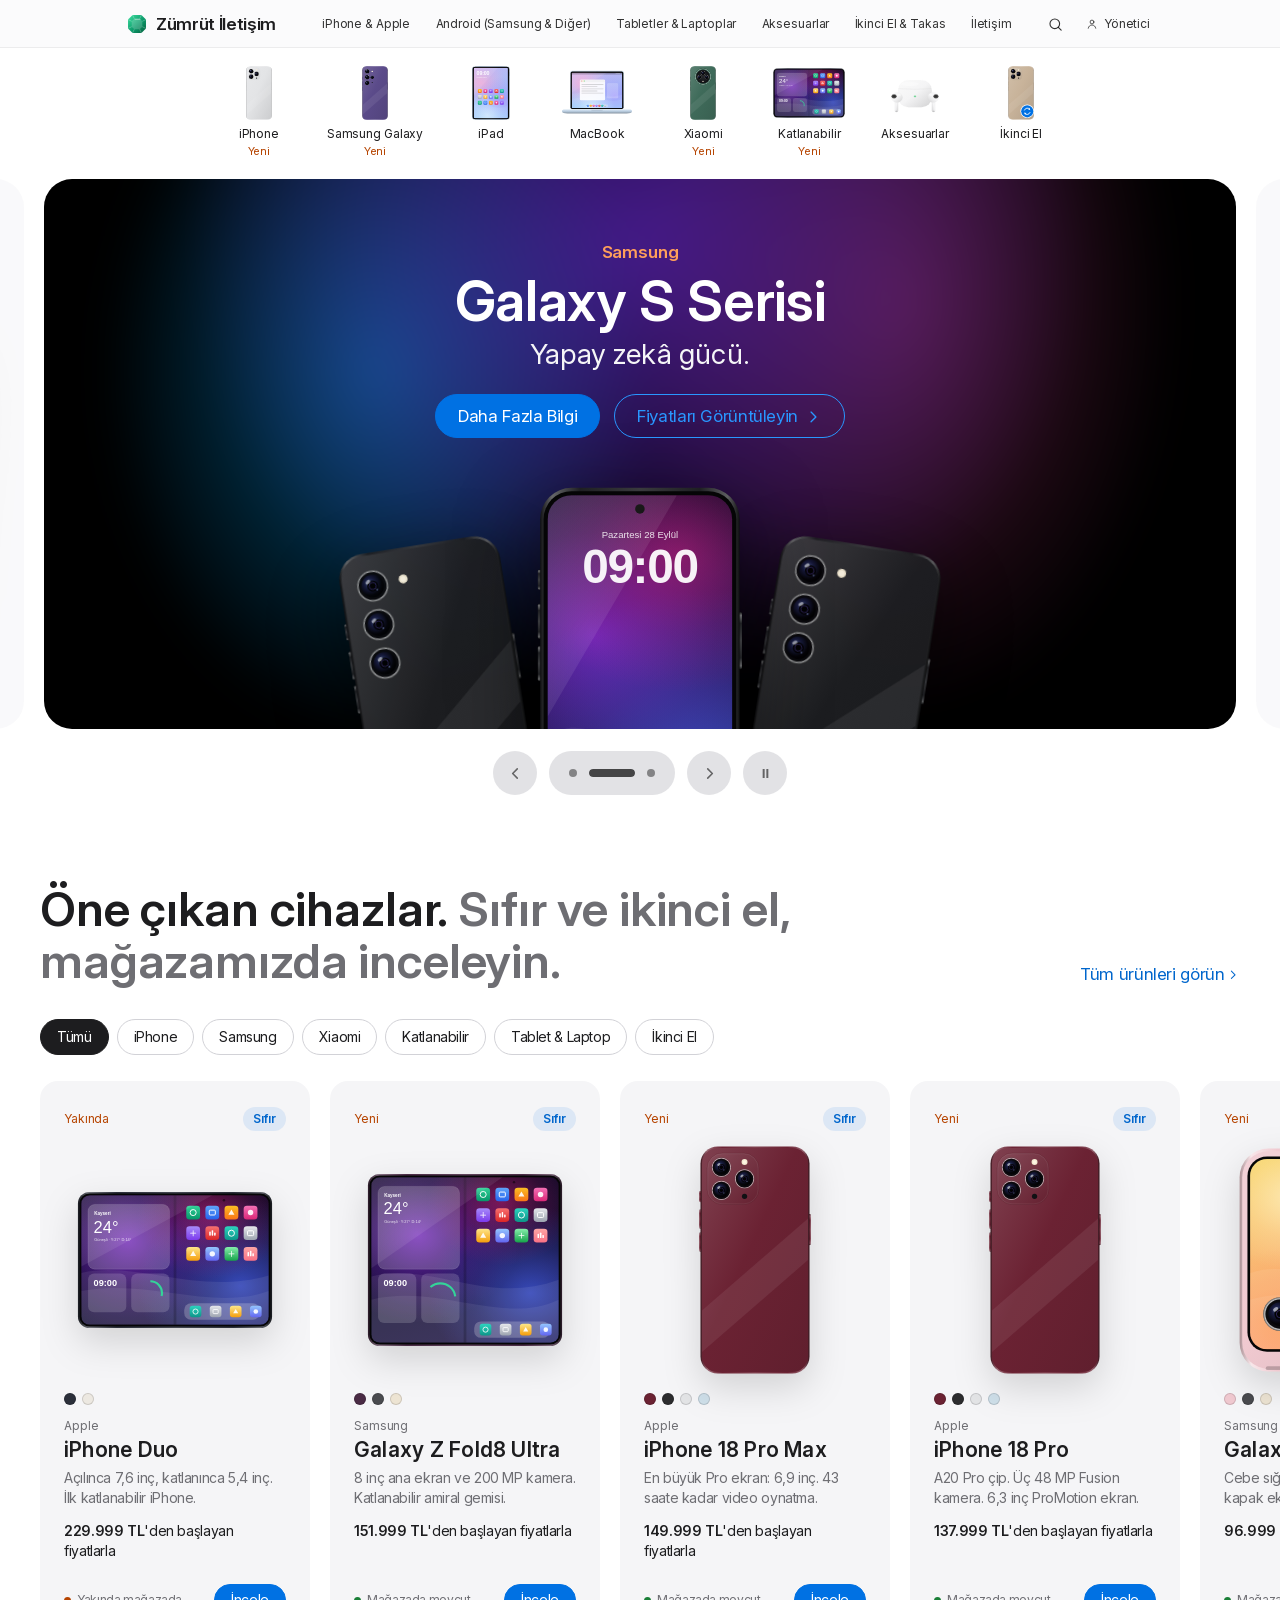
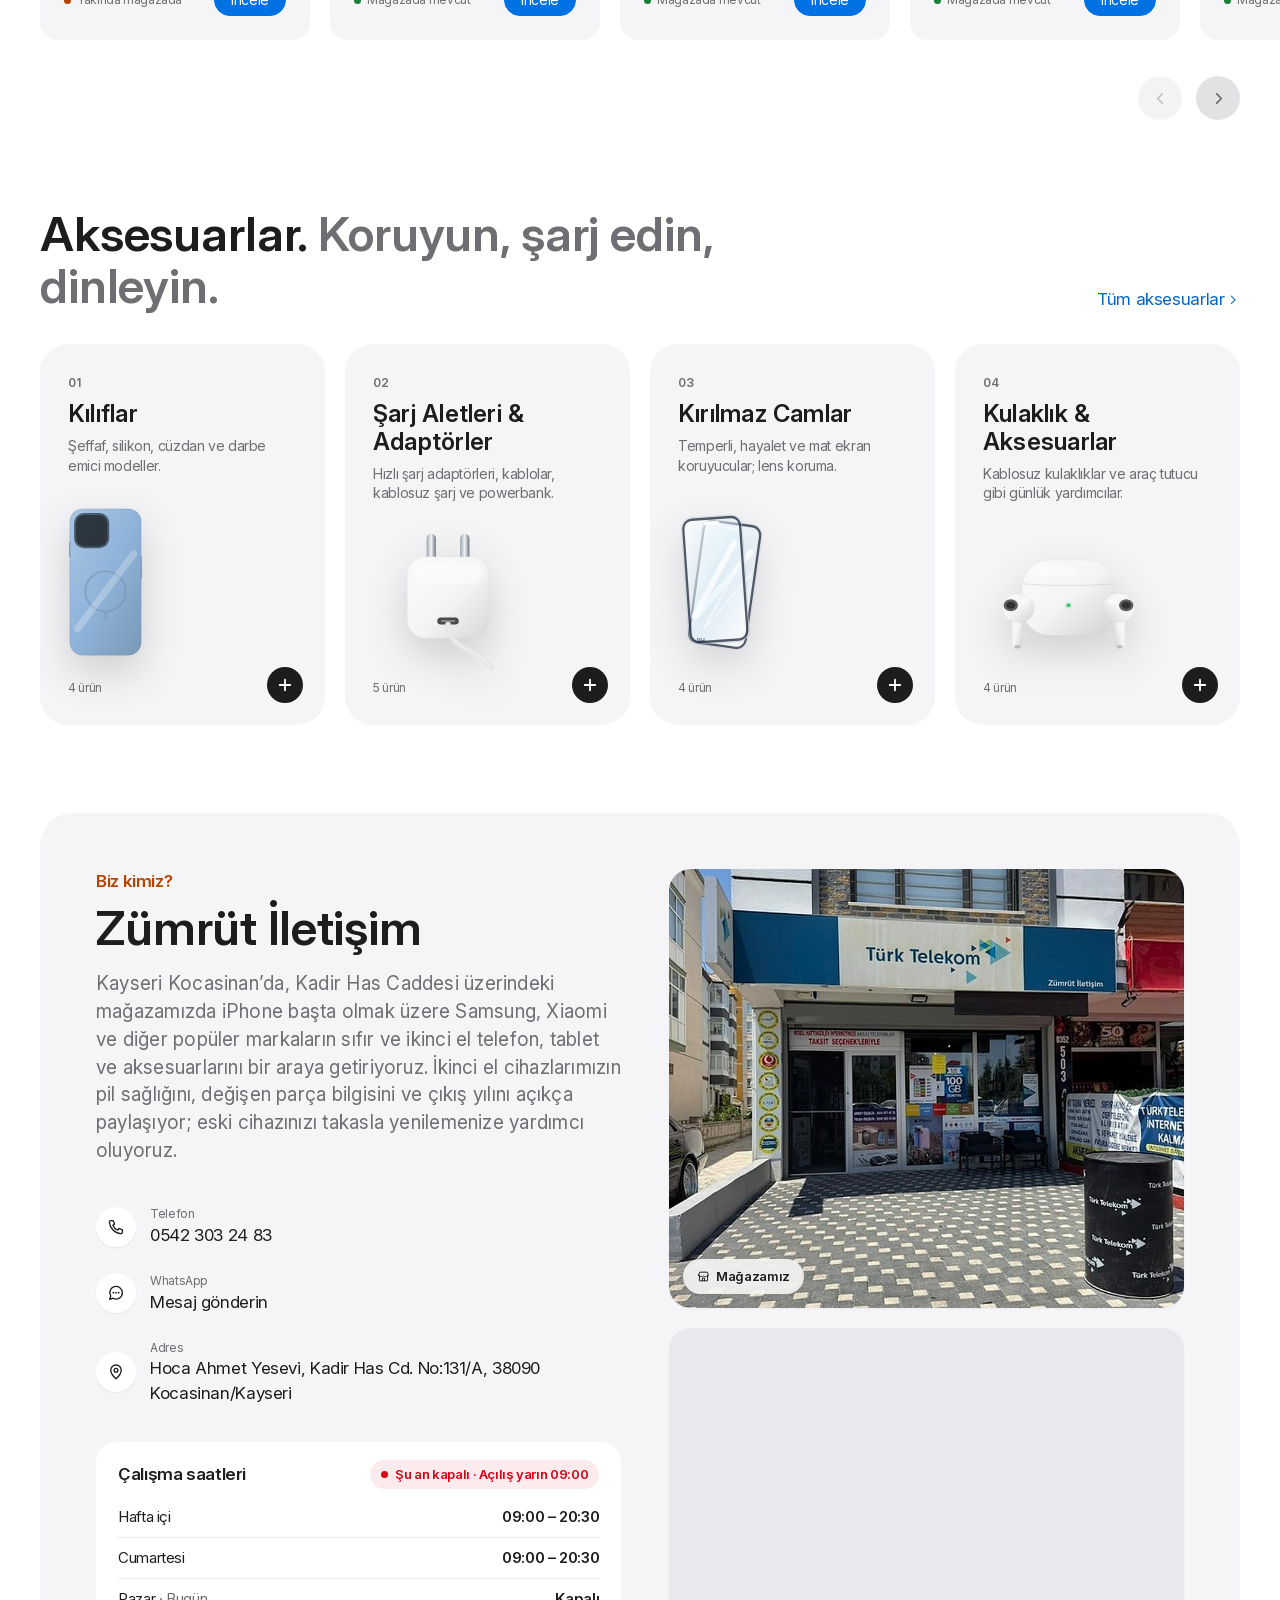
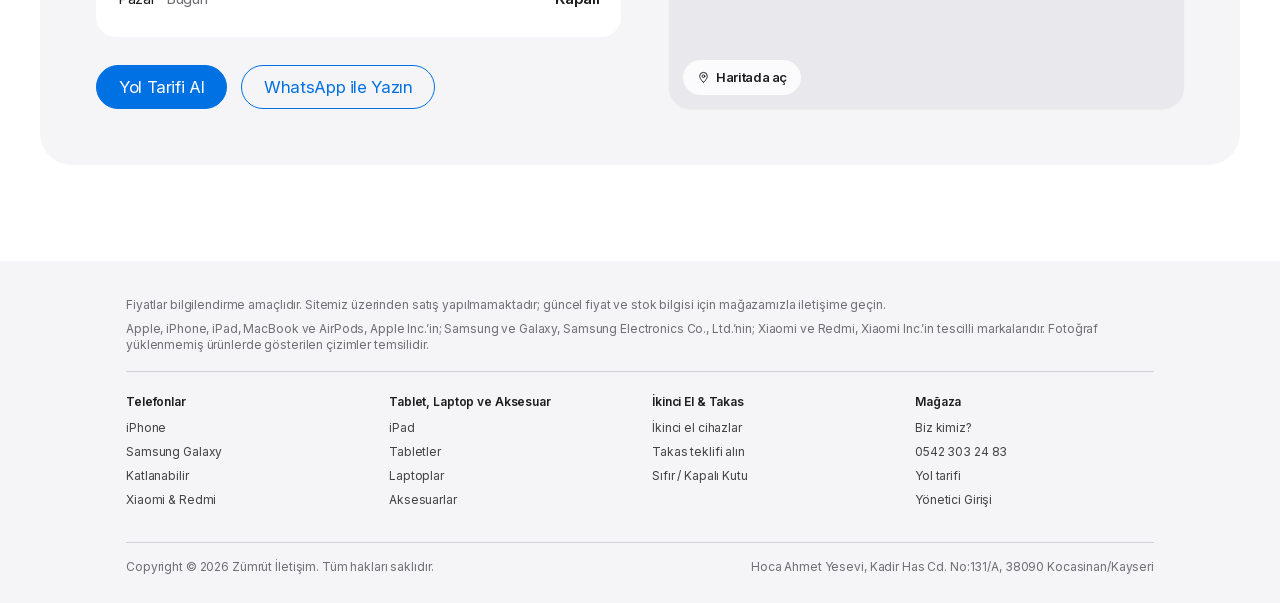
==== index.html @ be7fe67a "Add files via upload" ====
<!doctype html>
<html lang="tr" class="no-js">
<head>
  <meta charset="utf-8">
  <meta name="viewport" content="width=device-width, initial-scale=1, viewport-fit=cover">
  <title>Zümrüt İletişim · iPhone, Samsung, Xiaomi, Tablet ve Aksesuar · Kayseri</title>
  <meta name="description" content="Zümrüt İletişim, Kayseri Kocasinan'da sıfır ve ikinci el iPhone, Samsung Galaxy, Xiaomi telefonlar, tabletler, laptoplar ve aksesuarlar. Pil sağlığı ve değişen parça bilgisi açık ikinci el cihazlar, takas imkânı.">
  <meta name="theme-color" content="#ffffff">
  <link rel="icon" href="favicon.svg" type="image/svg+xml">
  <link rel="apple-touch-icon" href="assets/img/apple-touch-icon.png">
  <meta property="og:type" content="website">
  <meta property="og:locale" content="tr_TR">
  <meta property="og:site_name" content="Zümrüt İletişim">
  <meta property="og:title" content="Zümrüt İletişim · Telefon, Tablet ve Aksesuar · Kayseri">
  <meta property="og:description" content="Sıfır ve ikinci el iPhone, Samsung, Xiaomi; tabletler, laptoplar ve aksesuarlar. Kadir Has Cd. No:131/A, Kocasinan/Kayseri.">
  <meta property="og:image" content="assets/img/og-kapak.jpg">
  <meta name="twitter:card" content="summary_large_image">
  <link rel="preload" href="assets/fonts/InterVariable-latin.woff" as="font" type="font/woff" crossorigin>
  <link rel="stylesheet" href="assets/css/site.css">
  <script defer src="assets/js/cizim.js"></script>
  <script defer src="assets/js/ortak.js"></script>
  <script defer src="assets/js/anasayfa.js"></script>
</head>
<body class="zi-anasayfa">
  <a class="zi-atla" href="#icerik">İçeriğe geç</a>

  <header id="zi-nav" class="zi-nav">
    <div class="zi-nav__ic"><a class="zi-marka" href="index.html"><span>Zümrüt İletişim</span></a></div>
  </header>

  <main id="icerik">
    <!-- Ürün kategorileri (alt menü) -->
    <nav class="zi-altnav" aria-label="Ürün kategorileri">
      <div class="zi-altnav__ray" id="altnav"></div>
    </nav>

    <!-- Lansman vitrini -->
    <section class="zi-vitrin" id="vitrin" aria-roledescription="carousel" aria-label="Öne çıkan lansmanlar">
      <div class="zi-vitrin__pencere"><div class="zi-vitrin__ray"><div class="zi-slayt zi-slayt--acik aktif zi-iskelet" style="margin:0 auto"></div></div></div>
    </section>

    <!-- Öne çıkan cihazlar -->
    <section class="zi-bolum" id="one-cikanlar" aria-labelledby="one-cikanlar-baslik">
      <div class="zi-kap">
        <div class="zi-bolum__ust">
          <h2 class="zi-baslik zi-belir" id="one-cikanlar-baslik">Öne çıkan cihazlar. <span class="gri">Sıfır ve ikinci el, mağazamızda inceleyin.</span></h2>
          <a class="zi-link-ok zi-belir" href="urunler.html?k=tumu">Tüm ürünleri görün <svg class="zi-ikon" viewBox="0 0 24 24" aria-hidden="true"><path d="m9.5 5.5 6.5 6.5-6.5 6.5"/></svg></a>
        </div>
        <div class="zi-ciplar zi-belir" id="one-cikan-filtre" role="group" aria-label="Kategoriye göre filtrele"></div>
      </div>
      <div class="zi-raf" style="margin-top:26px">
        <div class="zi-raf__ray" id="one-cikan-ray" tabindex="0" aria-label="Öne çıkan cihazlar listesi"></div>
        <div class="zi-kap zi-raf__oklar">
          <button class="zi-daire-btn" type="button" data-raf-ok="-1" aria-label="Önceki ürünler"><svg class="zi-ikon" viewBox="0 0 24 24" aria-hidden="true"><path d="m14.5 5.5-6.5 6.5 6.5 6.5"/></svg></button>
          <button class="zi-daire-btn" type="button" data-raf-ok="1" aria-label="Sonraki ürünler"><svg class="zi-ikon" viewBox="0 0 24 24" aria-hidden="true"><path d="m9.5 5.5 6.5 6.5-6.5 6.5"/></svg></button>
        </div>
      </div>
    </section>

    <!-- Aksesuarlar (akordeon) -->
    <section class="zi-bolum" id="aksesuarlar" aria-labelledby="aksesuar-baslik">
      <div class="zi-kap">
        <div class="zi-bolum__ust">
          <h2 class="zi-baslik zi-belir" id="aksesuar-baslik">Aksesuarlar. <span class="gri">Koruyun, şarj edin, dinleyin.</span></h2>
          <a class="zi-link-ok zi-belir" href="urunler.html?k=aksesuar">Tüm aksesuarlar <svg class="zi-ikon" viewBox="0 0 24 24" aria-hidden="true"><path d="m9.5 5.5 6.5 6.5-6.5 6.5"/></svg></a>
        </div>
        <div class="zi-bento-izgara" id="aksesuar-kartlar"></div>
        <div class="zi-akordeon" id="aksesuar-panel" aria-live="polite">
          <div class="zi-akordeon__ic"><div class="zi-akordeon__panel" id="aksesuar-panel-ic" role="region" aria-label="Aksesuar ürünleri"></div></div>
        </div>
      </div>
    </section>

    <!-- Biz kimiz, dükkan ve harita -->
    <section class="zi-bolum" id="iletisim" aria-labelledby="hakkimizda-baslik">
      <div class="zi-kap">
        <div class="zi-hakkimizda zi-belir">
          <div>
            <p class="zi-hakkimizda__etiket">Biz kimiz?</p>
            <h2 id="hakkimizda-baslik" data-magaza="ad">Zümrüt İletişim</h2>
            <p class="zi-hakkimizda__tanitim" data-magaza="tanitim">Kayseri Kocasinan’da, Kadir Has Caddesi üzerindeki mağazamızda iPhone başta olmak üzere Samsung, Xiaomi ve diğer popüler markaların sıfır ve ikinci el telefon, tablet ve aksesuarlarını bir araya getiriyoruz.</p>

            <div class="zi-iletisim-liste" id="iletisim-liste">
              <a href="tel:+905423032483"><span class="zi-ikon-daire"><svg class="zi-ikon" viewBox="0 0 24 24" aria-hidden="true"><path d="M5.2 3.5h3.1l1.8 4.6-2.3 1.6a11.6 11.6 0 0 0 6.5 6.5l1.6-2.3 4.6 1.8v3.1a2 2 0 0 1-2.1 2A16.5 16.5 0 0 1 3.2 5.6a2 2 0 0 1 2-2.1z"/></svg></span><span><small>Telefon</small>0542 303 24 83</span></a>
              <div><span class="zi-ikon-daire"><svg class="zi-ikon" viewBox="0 0 24 24" aria-hidden="true"><path d="M12 21s-7-6.1-7-11.4a7 7 0 0 1 14 0C19 14.9 12 21 12 21z"/><circle cx="12" cy="9.6" r="2.5"/></svg></span><span><small>Adres</small>Hoca Ahmet Yesevi, Kadir Has Cd. No:131/A, 38090 Kocasinan/Kayseri</span></div>
            </div>

            <div class="zi-saatler" id="saatler">
              <div class="zi-saatler__ust"><h3>Çalışma saatleri</h3><span class="zi-acik-durum" id="acik-durum" hidden></span></div>
              <div id="saat-satirlari">
                <div class="zi-saat-satir"><span>Hafta içi</span><span>09:00 – 20:30</span></div>
                <div class="zi-saat-satir"><span>Cumartesi</span><span>09:00 – 20:30</span></div>
                <div class="zi-saat-satir"><span>Pazar</span><span>Kapalı</span></div>
              </div>
            </div>

            <div class="zi-btn-grup" id="iletisim-butonlar">
              <a class="zi-btn zi-btn--dolu" id="yol-tarifi" href="https://www.google.com/maps/dir/?api=1&amp;destination=38.7583204,35.4926544" target="_blank" rel="noopener">Yol Tarifi Al</a>
              <a class="zi-btn zi-btn--cizgi" id="wa-buton" href="https://wa.me/905423032483" target="_blank" rel="noopener">WhatsApp ile Yazın</a>
            </div>
          </div>

          <div class="zi-medya">
            <figure class="zi-medya__kutu" style="margin:0">
              <img id="magaza-gorsel" src="assets/img/magaza.jpg" alt="Zümrüt İletişim mağazasının Kadir Has Caddesi'ndeki dış cephesi" loading="lazy" decoding="async">
              <figcaption class="zi-medya__etiket"><svg class="zi-ikon" viewBox="0 0 24 24" aria-hidden="true"><path d="M4.5 10v10h15V10"/><path d="M3 9.6 5 4h14l2 5.6a2.6 2.6 0 0 1-4.6 1.6 2.6 2.6 0 0 1-4.4 0 2.6 2.6 0 0 1-4.4 0A2.6 2.6 0 0 1 3 9.6z"/><path d="M10 20v-5h4v5"/></svg> Mağazamız</figcaption>
            </figure>
            <div class="zi-medya__kutu" id="harita-kutu">
              <div class="zi-harita-yer" id="harita-yer"><svg class="zi-ikon" viewBox="0 0 24 24" aria-hidden="true"><path d="M12 21s-7-6.1-7-11.4a7 7 0 0 1 14 0C19 14.9 12 21 12 21z"/><circle cx="12" cy="9.6" r="2.5" fill="#fff"/></svg><b>Kadir Has Cd. No:131/A</b><span>Kocasinan / Kayseri</span></div>
              <a class="zi-medya__etiket" id="harita-link" href="https://www.google.com/maps/search/?api=1&amp;query=38.7583204,35.4926544" target="_blank" rel="noopener"><svg class="zi-ikon" viewBox="0 0 24 24" aria-hidden="true"><path d="M12 21s-7-6.1-7-11.4a7 7 0 0 1 14 0C19 14.9 12 21 12 21z"/><circle cx="12" cy="9.6" r="2.5"/></svg> Haritada aç</a>
            </div>
          </div>
        </div>
      </div>
    </section>
  </main>

  <footer id="zi-alt" class="zi-alt"></footer>
  <noscript><p style="text-align:center;padding:20px">Bu site en iyi JavaScript açıkken görüntülenir. Bize 0542 303 24 83 numarasından ulaşabilirsiniz.</p></noscript>
</body>
</html>
---- assets/css/site.css ----
/* =========================================================================
   Zümrüt İletişim — Genel site stilleri (Apple tasarım dili)
   ========================================================================= */

@font-face {
  font-family: "Inter";
  src: url("../fonts/InterVariable-latin.woff") format("woff");
  font-weight: 100 900;
  font-style: normal;
  font-display: swap;
}

:root {
  --zi-beyaz: #ffffff;
  --zi-gri: #f5f5f7;
  --zi-gri-2: #e8e8ed;
  --zi-gri-3: #d2d2d7;
  --zi-siyah: #000000;
  --zi-metin: #1d1d1f;
  --zi-metin-2: #6e6e73;
  --zi-metin-3: #86868b;
  --zi-mavi: #0071e3;
  --zi-mavi-hover: #0077ed;
  --zi-link: #0066cc;
  --zi-link-koyu: #2997ff;
  --zi-turuncu: #b64400;
  --zi-yesil: #1a7f37;
  --zi-kirmizi: #d70015;
  --zi-font: "SF Pro Display", "SF Pro Text", -apple-system, BlinkMacSystemFont, "Inter", "Helvetica Neue", Helvetica, Arial, sans-serif;
  --zi-font-metin: "SF Pro Text", "SF Pro Display", -apple-system, BlinkMacSystemFont, "Inter", "Helvetica Neue", Helvetica, Arial, sans-serif;
  --zi-ease: cubic-bezier(0.28, 0.11, 0.32, 1);
  --zi-ease-2: cubic-bezier(0.4, 0, 0.6, 1);
  --zi-nav-h: 48px;
  --zi-kap: 1200px;
  --zi-kenar: 22px;
  --zi-r-xl: 28px;
  --zi-r-l: 18px;
  --zi-r-m: 12px;
}

/* ---------- Temel ---------- */
*, *::before, *::after { box-sizing: border-box; }
html { -webkit-text-size-adjust: 100%; text-size-adjust: 100%; scroll-behavior: smooth; scroll-padding-top: calc(var(--zi-nav-h) + 16px); }
body {
  margin: 0;
  background: var(--zi-beyaz);
  color: var(--zi-metin);
  font-family: var(--zi-font-metin);
  font-size: 17px;
  line-height: 1.47059;
  letter-spacing: -0.022em;
  -webkit-font-smoothing: antialiased;
  -moz-osx-font-smoothing: grayscale;
  font-optical-sizing: auto;
  overflow-x: hidden;
}
img, svg { display: block; max-width: 100%; }
a { color: var(--zi-link); text-decoration: none; }
a:hover { text-decoration: underline; }
button { font: inherit; color: inherit; background: none; border: 0; padding: 0; cursor: pointer; letter-spacing: inherit; }
input, select, textarea { font: inherit; letter-spacing: inherit; color: inherit; }
h1, h2, h3, h4, p { margin: 0; }
h1, h2, h3 { font-family: var(--zi-font); }
ul { margin: 0; padding: 0; list-style: none; }
:focus-visible { outline: 2px solid var(--zi-mavi); outline-offset: 3px; border-radius: 6px; }
::selection { background: rgba(0, 113, 227, 0.18); }

.zi-gizli { position: absolute !important; width: 1px; height: 1px; padding: 0; margin: -1px; overflow: hidden; clip: rect(0 0 0 0); white-space: nowrap; border: 0; }
.zi-atla { position: absolute; left: 12px; top: 10px; z-index: 1000; background: var(--zi-metin); color: #fff; padding: 10px 16px; border-radius: 980px; font-size: 14px; transform: translateY(-160%); opacity: 0; pointer-events: none; transition: transform .2s, opacity .2s; }
.zi-atla:focus { transform: none; opacity: 1; pointer-events: auto; text-decoration: none; }

.zi-kap { width: 100%; max-width: calc(var(--zi-kap) + var(--zi-kenar) * 2); margin: 0 auto; padding: 0 var(--zi-kenar); }
.zi-kap--dar { max-width: calc(980px + var(--zi-kenar) * 2); }

/* ---------- İkon ---------- */
.zi-ikon { width: 1em; height: 1em; flex: none; stroke: currentColor; fill: none; stroke-width: 1.8; stroke-linecap: round; stroke-linejoin: round; display: inline-block; vertical-align: middle; }

/* ---------- Butonlar (hap / pill) ---------- */
.zi-btn {
  display: inline-flex; align-items: center; justify-content: center; gap: 6px;
  min-height: 44px; padding: 0 22px;
  border-radius: 980px; border: 1px solid transparent;
  font-family: var(--zi-font-metin); font-size: 17px; font-weight: 400; line-height: 1; letter-spacing: -0.022em;
  white-space: nowrap; cursor: pointer; text-decoration: none;
  transition: background-color .25s var(--zi-ease), color .25s var(--zi-ease), border-color .25s var(--zi-ease), transform .2s var(--zi-ease), box-shadow .25s;
}
.zi-btn:hover { text-decoration: none; }
.zi-btn:active { transform: scale(0.97); }
.zi-btn--dolu { background: var(--zi-mavi); border-color: var(--zi-mavi); color: #fff; }
.zi-btn--dolu:hover { background: var(--zi-mavi-hover); border-color: var(--zi-mavi-hover); }
.zi-btn--cizgi { background: transparent; border-color: var(--zi-mavi); color: var(--zi-mavi); }
.zi-btn--cizgi:hover { background: var(--zi-mavi); color: #fff; }
.zi-koyu .zi-btn--cizgi { border-color: var(--zi-link-koyu); color: var(--zi-link-koyu); }
.zi-koyu .zi-btn--cizgi:hover { background: var(--zi-mavi); border-color: var(--zi-mavi); color: #fff; }
.zi-btn--gri { background: var(--zi-gri); color: var(--zi-metin); }
.zi-btn--gri:hover { background: var(--zi-gri-2); }
.zi-btn--kucuk { min-height: 32px; padding: 0 16px; font-size: 14px; }
.zi-btn--buyuk { min-height: 52px; padding: 0 28px; font-size: 17px; }
.zi-btn .zi-ikon { font-size: 1.05em; }
.zi-btn-grup { display: flex; flex-wrap: wrap; gap: 14px; align-items: center; }
.zi-btn-grup--orta { justify-content: center; }

.zi-link-ok { display: inline-flex; align-items: center; gap: 2px; color: var(--zi-link); font-size: 17px; }
.zi-link-ok .zi-ikon { font-size: .8em; transition: transform .25s var(--zi-ease); }
.zi-link-ok:hover .zi-ikon { transform: translateX(3px); }
.zi-koyu .zi-link-ok { color: var(--zi-link-koyu); }

/* ---------- Rozetler ---------- */
.zi-yeni { color: var(--zi-turuncu); font-size: 12px; line-height: 1.33; font-weight: 400; letter-spacing: -0.01em; }
.zi-rozet { display: inline-flex; align-items: center; gap: 5px; height: 24px; padding: 0 10px; border-radius: 980px; font-size: 12px; font-weight: 600; letter-spacing: 0; white-space: nowrap; }
.zi-rozet--sifir { background: rgba(0, 113, 227, 0.1); color: var(--zi-link); }
.zi-rozet--ikinciel { background: rgba(182, 68, 0, 0.1); color: var(--zi-turuncu); }
.zi-rozet--yeni { background: var(--zi-turuncu); color: #fff; }
.zi-rozet--yakinda { background: var(--zi-metin); color: #fff; }
.zi-rozet--firsat { background: #ffe8d6; color: var(--zi-turuncu); }
.zi-rozet--notr { background: var(--zi-gri); color: var(--zi-metin-2); }
.zi-rozet--tukendi { background: var(--zi-gri); color: var(--zi-metin-2); }

/* ---------- Başlıklar ---------- */
.zi-bolum { padding: 88px 0 0; }
.zi-bolum:last-of-type { padding-bottom: 96px; }
.zi-bolum__ust { display: flex; align-items: flex-end; justify-content: space-between; gap: 24px; margin-bottom: 32px; flex-wrap: wrap; }
.zi-baslik {
  font-family: var(--zi-font); font-size: clamp(30px, 4.4vw, 48px); line-height: 1.08349; font-weight: 600; letter-spacing: -0.003em;
  max-width: 820px;
}
.zi-baslik .gri { color: var(--zi-metin-2); }
.zi-alt-baslik { font-size: 21px; line-height: 1.38; color: var(--zi-metin-2); letter-spacing: .011em; }

/* =========================================================================
   ÜST MENÜ (buzlu cam)
   ========================================================================= */
.zi-nav {
  position: sticky; top: 0; z-index: 400;
  height: var(--zi-nav-h);
  background: rgba(250, 250, 252, 0.8);
  -webkit-backdrop-filter: saturate(180%) blur(20px);
  backdrop-filter: saturate(180%) blur(20px);
  transition: background-color .3s var(--zi-ease-2);
}
.zi-nav.zi-nav--acik { background: #fff; }
.zi-nav::after { content: ""; position: absolute; left: 0; right: 0; bottom: 0; height: 1px; background: rgba(0, 0, 0, 0.06); opacity: 1; transition: opacity .3s; }
.zi-nav.zi-nav--acik::after { opacity: 0; }
.zi-nav__ic { max-width: 1072px; height: 100%; margin: 0 auto; padding: 0 22px; display: flex; align-items: center; gap: 10px; }
.zi-marka { display: inline-flex; align-items: center; gap: 8px; color: var(--zi-metin); font-family: var(--zi-font); font-size: 17px; font-weight: 600; letter-spacing: -0.02em; white-space: nowrap; height: 100%; }
.zi-marka:hover { text-decoration: none; color: #000; }
.zi-marka__tas { width: 22px; height: 22px; flex: none; }
.zi-menu { flex: 1; display: flex; align-items: center; justify-content: space-between; margin: 0 6px 0 28px; height: 100%; }
.zi-menu__oge { height: 100%; }
.zi-menu__dugme {
  display: flex; align-items: center; height: 100%; padding: 0 8px;
  font-size: 12px; line-height: 1; letter-spacing: -0.01em; color: rgba(0, 0, 0, 0.8); white-space: nowrap;
  transition: color .25s var(--zi-ease-2);
}
.zi-menu__dugme:hover, .zi-menu__dugme[aria-expanded="true"] { color: #000; text-decoration: none; }
.zi-nav__sag { display: flex; align-items: center; height: 100%; margin-left: auto; }
.zi-nav__ikon {
  width: 40px; height: 100%; display: inline-flex; align-items: center; justify-content: center;
  color: rgba(0, 0, 0, 0.8); font-size: 17px; transition: color .25s;
}
.zi-nav__ikon:hover { color: #000; text-decoration: none; }
.zi-nav__ikon .zi-ikon { stroke-width: 1.6; }
.zi-nav__yonetici { width: auto; gap: 6px; padding: 0 4px 0 10px; font-size: 12px; }
.zi-nav__yonetici span { letter-spacing: -0.01em; }
.zi-hamburger { display: none; width: 40px; height: 100%; position: relative; }
.zi-hamburger span { position: absolute; left: 12px; width: 17px; height: 1.3px; background: var(--zi-metin); border-radius: 1px; transition: transform .35s var(--zi-ease), top .35s var(--zi-ease); }
.zi-hamburger span:nth-child(1) { top: 20px; }
.zi-hamburger span:nth-child(2) { top: 27px; }
.zi-hamburger[aria-expanded="true"] span:nth-child(1) { top: 23.5px; transform: rotate(45deg); }
.zi-hamburger[aria-expanded="true"] span:nth-child(2) { top: 23.5px; transform: rotate(-45deg); }

/* ---------- Mega menü ---------- */
.zi-mega {
  position: fixed; top: var(--zi-nav-h); left: 0; right: 0; z-index: 390;
  height: 0; overflow: hidden;
  background: #fff;
  transition: height .38s var(--zi-ease-2);
  box-shadow: 0 30px 40px -30px rgba(0, 0, 0, 0.18);
}
.zi-mega[hidden] { display: block; }
.zi-mega__ic { max-width: 1072px; margin: 0 auto; padding: 36px 22px 56px; }
.zi-mega__bolum { display: none; }
.zi-mega__bolum.aktif { display: block; }
.zi-mega__bolum.aktif .zi-mega__kademe { animation: ziMegaGiris .42s var(--zi-ease) both; animation-delay: calc(var(--i, 0) * 28ms + 60ms); }
@keyframes ziMegaGiris { from { opacity: 0; transform: translateY(-6px); } to { opacity: 1; transform: none; } }

.zi-mega__izgara { display: grid; grid-template-columns: repeat(var(--kolon, 3), minmax(0, 1fr)); gap: 32px 44px; }
.zi-mega__kolon-baslik { font-size: 12px; color: var(--zi-metin-2); margin-bottom: 14px; letter-spacing: -0.01em; }
.zi-mega__buyuk-link { display: block; font-family: var(--zi-font); font-size: 24px; line-height: 1.16; font-weight: 600; letter-spacing: .009em; color: var(--zi-metin); padding: 4px 0; }
.zi-mega__buyuk-link:hover { color: var(--zi-link); text-decoration: none; }
.zi-mega__link { display: flex; align-items: center; gap: 10px; font-size: 13px; line-height: 1.3; color: #333336; font-weight: 600; letter-spacing: -0.01em; padding: 6px 0; }
.zi-mega__link:hover { color: var(--zi-link); text-decoration: none; }
.zi-mega__link small { display: block; font-weight: 400; color: var(--zi-metin-2); font-size: 12px; margin-top: 2px; }
.zi-mega__kucuk-gorsel { width: 36px; height: 36px; flex: none; display: flex; align-items: center; justify-content: center; }
.zi-mega__kucuk-gorsel img { max-width: 100%; max-height: 100%; object-fit: contain; }
.zi-mega__tumu { display: inline-flex; align-items: center; gap: 4px; margin-top: 14px; font-size: 13px; color: var(--zi-link); }

/* iPhone paneli */
.zi-mega-iphone { display: grid; grid-template-columns: 1fr 230px; gap: 40px; }
.zi-segment { display: inline-flex; padding: 3px; background: var(--zi-gri); border-radius: 980px; margin-bottom: 22px; position: relative; }
.zi-segment button { position: relative; z-index: 1; height: 32px; padding: 0 18px; border-radius: 980px; font-size: 13px; color: var(--zi-metin-2); transition: color .25s; }
.zi-segment button[aria-pressed="true"] { color: var(--zi-metin); font-weight: 600; }
.zi-segment__kaydirac { position: absolute; top: 3px; bottom: 3px; left: 3px; border-radius: 980px; background: #fff; box-shadow: 0 1px 3px rgba(0, 0, 0, .12); transition: transform .35s var(--zi-ease), width .35s var(--zi-ease); }
.zi-model-rafi { display: grid; grid-template-columns: repeat(auto-fill, minmax(108px, 1fr)); gap: 18px 8px; min-height: 150px; }
.zi-model {
  display: flex; flex-direction: column; align-items: center; text-align: center; gap: 6px; padding: 10px 4px; border-radius: 16px;
  color: var(--zi-metin); font-size: 12px; line-height: 1.25; transition: background-color .25s;
}
.zi-model:hover { background: var(--zi-gri); text-decoration: none; }
.zi-model__gorsel { height: 78px; display: flex; align-items: flex-end; justify-content: center; }
.zi-model__gorsel img { max-height: 78px; max-width: 86px; object-fit: contain; transition: transform .4s var(--zi-ease); }
.zi-model:hover .zi-model__gorsel img { transform: translateY(-3px) scale(1.04); }
.zi-model__ad { font-weight: 600; font-size: 12px; }
.zi-model__alt { color: var(--zi-metin-2); font-size: 11px; }
.zi-mega__yan { border-left: 1px solid var(--zi-gri-2); padding-left: 32px; }
.zi-mega__yan .zi-mega__kolon-baslik:not(:first-child) { margin-top: 24px; }

/* Aksesuar ikonları */
.zi-ikon-rafi { display: grid; grid-template-columns: repeat(4, minmax(0, 1fr)); gap: 16px; }
.zi-ikon-kutu {
  display: flex; flex-direction: column; align-items: center; gap: 12px; padding: 22px 12px 18px; border-radius: 22px; background: var(--zi-gri);
  color: var(--zi-metin); font-size: 14px; font-weight: 600; text-align: center; transition: transform .35s var(--zi-ease), background-color .3s;
}
.zi-ikon-kutu:hover { transform: translateY(-3px); background: var(--zi-gri-2); text-decoration: none; }
.zi-ikon-kutu img { height: 84px; width: auto; object-fit: contain; filter: drop-shadow(0 8px 10px rgba(0, 0, 0, .12)); }
.zi-ikon-kutu small { font-weight: 400; color: var(--zi-metin-2); font-size: 12px; margin-top: -8px; }

/* Takas adımları */
.zi-adimlar { display: grid; gap: 12px; counter-reset: adim; }
.zi-adim { display: flex; gap: 12px; align-items: flex-start; font-size: 13px; color: var(--zi-metin-2); }
.zi-adim::before { counter-increment: adim; content: counter(adim); flex: none; width: 24px; height: 24px; border-radius: 50%; background: var(--zi-metin); color: #fff; font-size: 12px; font-weight: 600; display: flex; align-items: center; justify-content: center; }
.zi-adim b { display: block; color: var(--zi-metin); font-size: 14px; margin-bottom: 2px; }

/* Perde (arka plan karartma) */
.zi-perde {
  position: fixed; inset: 0; z-index: 380;
  background: rgba(0, 0, 0, 0.28);
  -webkit-backdrop-filter: blur(6px); backdrop-filter: blur(6px);
  opacity: 0; visibility: hidden; transition: opacity .38s var(--zi-ease-2), visibility .38s;
}
.zi-perde.acik { opacity: 1; visibility: visible; }

/* Arama */
.zi-arama__alan { display: flex; align-items: center; gap: 12px; border-bottom: 1px solid var(--zi-gri-3); padding-bottom: 14px; margin-bottom: 22px; }
.zi-arama__alan .zi-ikon { font-size: 24px; color: var(--zi-metin-2); }
.zi-arama__alan input { flex: 1; border: 0; outline: 0; background: none; font-family: var(--zi-font); font-size: 24px; font-weight: 600; letter-spacing: .009em; color: var(--zi-metin); min-width: 0; }
.zi-arama__alan input::placeholder { color: var(--zi-metin-3); }
.zi-arama__sonuc { display: grid; grid-template-columns: repeat(auto-fill, minmax(240px, 1fr)); gap: 6px 20px; }
.zi-arama__bos { color: var(--zi-metin-2); font-size: 14px; }

/* Mobil menü */
.zi-mobil {
  position: fixed; top: var(--zi-nav-h); left: 0; right: 0; bottom: 0; z-index: 395;
  background: #fff; overflow-y: auto; overscroll-behavior: contain;
  padding: 12px 32px 64px;
  opacity: 0; visibility: hidden; transform: translateY(-12px);
  transition: opacity .35s var(--zi-ease), transform .45s var(--zi-ease), visibility .35s;
}
.zi-mobil.acik { opacity: 1; visibility: visible; transform: none; }
.zi-mobil__oge { border-bottom: 1px solid var(--zi-gri-2); }
.zi-mobil__dugme {
  width: 100%; display: flex; align-items: center; justify-content: space-between; gap: 12px; text-align: left;
  padding: 14px 0; font-family: var(--zi-font); font-size: 26px; line-height: 1.15; font-weight: 600; letter-spacing: .004em; color: var(--zi-metin);
}
.zi-mobil__dugme .zi-ikon { font-size: 18px; color: var(--zi-metin-2); transition: transform .35s var(--zi-ease); }
.zi-mobil__dugme[aria-expanded="true"] .zi-ikon { transform: rotate(180deg); }
.zi-mobil__alt { display: grid; grid-template-rows: 0fr; transition: grid-template-rows .45s var(--zi-ease); }
.zi-mobil__alt > div { overflow: hidden; }
.zi-mobil__dugme[aria-expanded="true"] + .zi-mobil__alt { grid-template-rows: 1fr; }
.zi-mobil__alt ul { padding: 0 0 18px; }
.zi-mobil__alt a { display: flex; align-items: center; gap: 12px; padding: 8px 0; font-size: 17px; font-weight: 600; color: #333336; }
.zi-mobil__alt a img { width: 34px; height: 34px; object-fit: contain; }
.zi-mobil__alt a small { color: var(--zi-metin-2); font-weight: 400; font-size: 13px; }
.zi-mobil__alt .zi-yeni { margin-left: 4px; }
.zi-mobil__yonetici { display: flex; align-items: center; gap: 10px; margin-top: 28px; color: var(--zi-metin-2); font-size: 15px; }
body.zi-kilit { overflow: hidden; }

/* =========================================================================
   ALT KATEGORİ MENÜSÜ (subnav)
   ========================================================================= */
.zi-altnav { position: relative; background: #fff; }
.zi-altnav__ray {
  display: flex; justify-content: center; gap: 30px; max-width: 1072px; margin: 0 auto;
  padding: 18px 22px 10px; overflow-x: auto; scrollbar-width: none; scroll-snap-type: x proximity;
}
.zi-altnav__ray::-webkit-scrollbar { display: none; }
.zi-altnav__oge {
  flex: none; display: flex; flex-direction: column; align-items: center; gap: 6px; min-width: 76px;
  color: var(--zi-metin); font-size: 12px; line-height: 1.25; letter-spacing: -0.01em; text-align: center; scroll-snap-align: start;
}
.zi-altnav__oge:hover { text-decoration: none; }
.zi-altnav__oge:hover .zi-altnav__ad { color: var(--zi-link); }
.zi-altnav__gorsel { height: 54px; display: flex; align-items: flex-end; justify-content: center; }
.zi-altnav__gorsel img { max-height: 54px; max-width: 72px; width: auto; object-fit: contain; transition: transform .4s var(--zi-ease); }
.zi-altnav__oge:hover .zi-altnav__gorsel img { transform: translateY(-3px); }
.zi-altnav__ad { font-weight: 400; transition: color .2s; }
.zi-altnav .zi-yeni { font-size: 11px; margin-top: -3px; }

/* =========================================================================
   VİTRİN (hero carousel)
   ========================================================================= */
.zi-vitrin { position: relative; padding: 10px 0 0; --slayt-g: min(1260px, calc(100vw - 88px)); --slayt-h: clamp(540px, 43vw, 620px); --bosluk: 20px; }
.zi-vitrin__pencere { position: relative; overflow: hidden; }
.zi-vitrin__ray {
  display: flex; gap: var(--bosluk);
  will-change: transform;
  touch-action: pan-y;
}
.zi-vitrin__ray.zi-kayiyor { transition: transform .9s cubic-bezier(0.65, 0, 0.25, 1); }
.zi-slayt {
  position: relative; flex: 0 0 var(--slayt-g); height: var(--slayt-h);
  border-radius: var(--zi-r-xl); overflow: hidden; isolation: isolate;
  transition: opacity .9s var(--zi-ease);
  user-select: none; -webkit-user-select: none;
}
.zi-slayt:not(.aktif) { opacity: .55; cursor: pointer; }
.zi-slayt--acik { background: var(--zi-gri); color: var(--zi-metin); }
.zi-slayt--koyu { background: #000; color: #fff; }
.zi-slayt__metin { position: absolute; z-index: 3; text-align: center; left: 50%; top: 50%; transform: translate(-50%, -50%); width: min(460px, 44%); }
.zi-slayt__etiket { font-size: 17px; font-weight: 600; color: var(--zi-turuncu); margin-bottom: 6px; letter-spacing: -0.01em; }
.zi-slayt--koyu .zi-slayt__etiket { color: #ff9f5a; }
.zi-slayt__baslik { font-family: var(--zi-font); font-size: clamp(40px, 4.6vw, 56px); line-height: 1.07143; font-weight: 600; letter-spacing: -0.005em; }
.zi-slayt__alt { font-family: var(--zi-font); font-size: clamp(21px, 2.2vw, 28px); line-height: 1.14; font-weight: 400; letter-spacing: .007em; margin-top: 8px; }
.zi-slayt--koyu .zi-slayt__alt { color: #f5f5f7; }
.zi-slayt__metin .zi-btn-grup { justify-content: center; margin-top: 24px; }
.zi-slayt.aktif .zi-slayt__metin > * { animation: ziYukari .9s var(--zi-ease) both; }
.zi-slayt.aktif .zi-slayt__metin > *:nth-child(2) { animation-delay: .06s; }
.zi-slayt.aktif .zi-slayt__metin > *:nth-child(3) { animation-delay: .12s; }
.zi-slayt.aktif .zi-slayt__metin > *:nth-child(4) { animation-delay: .18s; }
@keyframes ziYukari { from { opacity: 0; transform: translateY(18px); } to { opacity: 1; transform: none; } }

/* Sahne: Katlanır (iPhone Duo) */
.zi-sahne { position: absolute; inset: 0; z-index: 1; pointer-events: none; }
.zi-sahne img { user-select: none; -webkit-user-drag: none; }
.zi-sahne-katlanir__sol { position: absolute; left: 2.5%; top: 50%; width: 27%; transform: translateY(-50%); perspective: 1400px; }
.zi-kitap { position: relative; width: 100%; aspect-ratio: 1.42; transform-style: preserve-3d; transform: rotateY(24deg) rotateX(6deg) rotateZ(-4deg); animation: ziSuzul 7s ease-in-out infinite; }
.zi-kitap__yaprak { position: absolute; top: 0; width: 50%; height: 100%; background-size: 200% 100%; background-repeat: no-repeat; backface-visibility: hidden; }
.zi-kitap::after { content: ""; position: absolute; left: 6%; right: 6%; bottom: -16%; height: 18%; border-radius: 50%; background: radial-gradient(closest-side, rgba(0, 0, 0, .28), rgba(0, 0, 0, 0)); filter: blur(8px); transform: translateZ(-60px); pointer-events: none; }
.zi-kitap__yaprak--sol { left: 0; background-position: 0 0; transform-origin: right center; animation: ziKatSol 7s ease-in-out infinite; }
.zi-kitap__yaprak--sag { right: 0; background-position: 100% 0; transform-origin: left center; animation: ziKatSag 7s ease-in-out infinite; }
@keyframes ziKatSol { 0%, 100% { transform: rotateY(16deg); } 50% { transform: rotateY(6deg); } }
@keyframes ziKatSag { 0%, 100% { transform: rotateY(-16deg); } 50% { transform: rotateY(-6deg); } }
@keyframes ziSuzul { 0%, 100% { translate: 0 0; } 50% { translate: 0 -10px; } }
.zi-sahne-katlanir__sag { position: absolute; right: 5%; top: 50%; width: 15%; transform: translateY(-50%); perspective: 1200px; }
.zi-sahne-katlanir__sag img { width: 100%; transform: rotateY(-26deg) rotateZ(5deg); filter: drop-shadow(0 30px 28px rgba(0, 0, 0, .25)); animation: ziSuzul 7s ease-in-out -3.5s infinite; }

/* Sahne: Lansman (koyu) */
.zi-sahne-lansman__isik {
  position: absolute; left: 50%; bottom: -30%; width: 110%; aspect-ratio: 1; transform: translateX(-50%);
  background:
    radial-gradient(closest-side, rgba(123, 47, 247, .55), transparent 70%),
    radial-gradient(closest-side at 30% 60%, rgba(0, 170, 255, .45), transparent 70%),
    radial-gradient(closest-side at 70% 55%, rgba(236, 72, 153, .32), transparent 70%);
  filter: blur(20px); animation: ziNabiz 6s ease-in-out infinite; z-index: 0;
}
@keyframes ziNabiz { 0%, 100% { opacity: .75; transform: translateX(-50%) scale(1); } 50% { opacity: 1; transform: translateX(-50%) scale(1.06); } }
.zi-sahne-lansman__cihazlar { position: absolute; left: 50%; top: calc(11% + 245px); bottom: 0; width: min(760px, 70%); transform: translateX(-50%); z-index: 1; }
.zi-sahne-lansman__cihazlar img { position: absolute; top: 0; filter: drop-shadow(0 30px 40px rgba(0, 0, 0, .6)); }
.zi-sahne-lansman__orta { left: 50%; width: 27%; transform: translateX(-50%); z-index: 2; animation: ziSuzul 6s ease-in-out infinite; }
.zi-sahne-lansman__sol { left: 13%; width: 22%; top: 56px !important; transform: rotate(-9deg); opacity: .95; }
.zi-sahne-lansman__sag { right: 13%; width: 22%; top: 56px !important; transform: rotate(9deg); opacity: .95; }
.zi-slayt--koyu .zi-slayt__metin.ust, .zi-slayt__metin.ust { top: 11%; transform: translateX(-50%); width: min(620px, 86%); }

/* Sahne: Yelpaze (ikinci el) */
.zi-slayt__metin.sol { left: 7%; top: 50%; transform: translateY(-50%); text-align: left; width: min(440px, 42%); }
.zi-slayt__metin.sol .zi-btn-grup { justify-content: flex-start; }
.zi-slayt__metin.sol .zi-slayt__alt { font-size: clamp(19px, 1.7vw, 21px); line-height: 1.38; color: var(--zi-metin-2); }
.zi-sahne-yelpaze { position: absolute; right: 6%; top: 50%; width: 44%; height: 86%; transform: translateY(-50%); }
.zi-sahne-yelpaze img { position: absolute; bottom: 4%; width: 34%; filter: drop-shadow(0 26px 26px rgba(0, 0, 0, .2)); transform-origin: 50% 100%; }
.zi-sahne-yelpaze img:nth-child(1) { left: 6%; transform: rotate(-14deg); }
.zi-sahne-yelpaze img:nth-child(2) { left: 33%; bottom: 8%; z-index: 2; }
.zi-sahne-yelpaze img:nth-child(3) { left: 60%; transform: rotate(14deg); }
.zi-cip-yuzen {
  position: absolute; z-index: 3; display: inline-flex; align-items: center; gap: 8px; padding: 10px 16px; border-radius: 980px;
  background: rgba(255, 255, 255, .78); -webkit-backdrop-filter: blur(14px) saturate(180%); backdrop-filter: blur(14px) saturate(180%);
  box-shadow: 0 10px 30px rgba(0, 0, 0, .12); font-size: 14px; font-weight: 600; color: var(--zi-metin); white-space: nowrap;
  animation: ziSuzul 5s ease-in-out infinite;
}
.zi-cip-yuzen .zi-ikon { font-size: 17px; }
.zi-cip-yuzen--1 { left: -4%; top: 16%; }
.zi-cip-yuzen--2 { right: 0; top: 30%; animation-delay: -1.6s; }
.zi-cip-yuzen--3 { left: 18%; bottom: 2%; animation-delay: -3.1s; }
.zi-cip-yuzen .yesil { color: var(--zi-yesil); }
.zi-cip-yuzen .mavi { color: var(--zi-mavi); }
.zi-cip-yuzen .turuncu { color: var(--zi-turuncu); }

/* Sahne: Tek görsel (genel) */
.zi-sahne-tek { position: absolute; left: 50%; bottom: 4%; width: min(520px, 46%); height: 52%; transform: translateX(-50%); display: flex; align-items: flex-end; justify-content: center; }
.zi-sahne-tek img { max-height: 100%; max-width: 100%; object-fit: contain; filter: drop-shadow(0 30px 34px rgba(0, 0, 0, .25)); animation: ziSuzul 6s ease-in-out infinite; }

/* Vitrin kontrolleri */
.zi-vitrin__kontrol { display: flex; align-items: center; justify-content: center; gap: 12px; margin-top: 22px; }
.zi-daire-btn {
  width: 44px; height: 44px; border-radius: 50%; display: inline-flex; align-items: center; justify-content: center;
  background: rgba(210, 210, 215, 0.64); color: rgba(0, 0, 0, .56); font-size: 17px;
  -webkit-backdrop-filter: blur(7px) saturate(180%); backdrop-filter: blur(7px) saturate(180%);
  transition: background-color .25s, color .25s, transform .2s;
}
.zi-daire-btn:hover { background: rgba(223, 223, 227, 0.8); color: rgba(0, 0, 0, .72); }
.zi-daire-btn:active { transform: scale(.94); }
.zi-daire-btn .zi-ikon { stroke-width: 2.2; }
.zi-noktalar { display: flex; align-items: center; gap: 12px; height: 44px; padding: 0 20px; border-radius: 980px; background: rgba(210, 210, 215, 0.64); -webkit-backdrop-filter: blur(7px) saturate(180%); backdrop-filter: blur(7px) saturate(180%); }
.zi-nokta { position: relative; width: 8px; height: 8px; border-radius: 980px; background: rgba(0, 0, 0, .42); overflow: hidden; transition: width .45s var(--zi-ease), background-color .3s; }
.zi-nokta:hover { background: rgba(0, 0, 0, .6); }
.zi-nokta.aktif { width: 46px; background: rgba(0, 0, 0, .2); }
.zi-nokta__dolgu { position: absolute; inset: 0; width: 0; background: rgba(0, 0, 0, .62); border-radius: inherit; }
.zi-nokta.aktif .zi-nokta__dolgu { animation: ziDolgu var(--sure, 5s) linear forwards; }
.zi-vitrin.duraklatildi .zi-nokta.aktif .zi-nokta__dolgu { animation-play-state: paused; }
.zi-vitrin.durdu .zi-nokta.aktif .zi-nokta__dolgu { animation: none; width: 100%; }
@keyframes ziDolgu { from { width: 0; } to { width: 100%; } }

/* =========================================================================
   ÜRÜN KARTLARI
   ========================================================================= */
.zi-ciplar { display: flex; gap: 8px; flex-wrap: wrap; }
.zi-cip {
  display: inline-flex; align-items: center; gap: 6px; height: 36px; padding: 0 16px; border-radius: 980px;
  background: #fff; border: 1px solid var(--zi-gri-3); color: var(--zi-metin); font-size: 14px; white-space: nowrap;
  transition: background-color .25s, color .25s, border-color .25s;
}
.zi-cip:hover { border-color: var(--zi-metin-3); text-decoration: none; }
.zi-cip[aria-pressed="true"], .zi-cip.aktif { background: var(--zi-metin); border-color: var(--zi-metin); color: #fff; }
.zi-cip small { color: inherit; opacity: .6; font-size: 12px; }

.zi-raf { position: relative; }
.zi-raf__ray {
  --raf-kenar: max(var(--zi-kenar), calc((100% - var(--zi-kap)) / 2));
  display: grid; grid-auto-flow: column; grid-auto-columns: minmax(270px, 300px); gap: 20px;
  overflow-x: auto; scroll-snap-type: x mandatory; scroll-padding-inline: var(--raf-kenar);
  padding: 8px var(--raf-kenar) 36px; margin: -8px 0 0;
  scrollbar-width: none;
}
.zi-raf__ray::-webkit-scrollbar { display: none; }
.zi-raf__ray > * { scroll-snap-align: start; }
.zi-raf__oklar { display: flex; justify-content: flex-end; gap: 14px; }

.zi-kart {
  position: relative; display: flex; flex-direction: column; background: var(--zi-gri); border-radius: var(--zi-r-l);
  padding: 26px 24px 24px; color: var(--zi-metin); min-height: 100%;
  transition: transform .45s var(--zi-ease), box-shadow .45s var(--zi-ease);
}
.zi-kart:hover { text-decoration: none; transform: scale(1.012); box-shadow: 2px 4px 16px rgba(0, 0, 0, .1); }
.zi-kart--beyaz { background: #fff; }
.zi-kart__ust { display: flex; align-items: center; justify-content: space-between; gap: 8px; min-height: 24px; }
.zi-kart__gorsel { height: 230px; margin: 14px 0 18px; display: flex; align-items: center; justify-content: center; }
.zi-kart__gorsel img { max-height: 100%; max-width: 88%; object-fit: contain; transition: transform .6s var(--zi-ease); filter: drop-shadow(0 14px 18px rgba(0, 0, 0, .14)); }
.zi-kart__gorsel img.foto { filter: none; border-radius: 12px; }
.zi-kart:hover .zi-kart__gorsel img { transform: translateY(-4px) scale(1.03); }
.zi-renk-noktalari { display: flex; gap: 6px; margin-bottom: 12px; min-height: 12px; }
.zi-renk-noktalari span { width: 12px; height: 12px; border-radius: 50%; box-shadow: inset 0 0 0 1px rgba(0, 0, 0, .14); }
.zi-kart__marka { font-size: 12px; color: var(--zi-metin-2); letter-spacing: -0.01em; }
.zi-kart__ad { font-family: var(--zi-font); font-size: 21px; line-height: 1.19; font-weight: 600; letter-spacing: .011em; margin-top: 2px; }
.zi-kart__aciklama { font-size: 14px; line-height: 1.42; color: var(--zi-metin-2); margin-top: 6px; }
.zi-kart__fiyat { font-size: 14px; line-height: 1.42; margin-top: 14px; }
.zi-kart__fiyat b { font-weight: 600; }
.zi-kart__alt { display: flex; align-items: center; justify-content: space-between; gap: 10px; margin-top: auto; padding-top: 18px; }
.zi-kart__stok { font-size: 12px; color: var(--zi-metin-2); display: inline-flex; align-items: center; gap: 6px; }
.zi-kart__stok::before { content: ""; width: 7px; height: 7px; border-radius: 50%; background: var(--zi-yesil); }
.zi-kart__stok.yok::before { background: var(--zi-metin-3); }
.zi-kart__stok.yakinda::before { background: var(--zi-turuncu); }
.zi-kart__pil { display: inline-flex; align-items: center; gap: 6px; font-size: 12px; color: var(--zi-metin-2); margin-top: 8px; }

.zi-izgara { display: grid; grid-template-columns: repeat(auto-fill, minmax(260px, 1fr)); gap: 20px; }

/* Pil göstergesi */
.zi-pil { display: inline-flex; align-items: center; gap: 2px; vertical-align: middle; }
.zi-pil__govde { position: relative; display: block; width: 26px; height: 13px; border-radius: 4px; border: 1.5px solid currentColor; padding: 1.5px; opacity: .9; }
.zi-pil__dolu { display: block; height: 100%; border-radius: 1.5px; background: var(--zi-yesil); }
.zi-pil__uc { display: block; width: 2px; height: 5px; border-radius: 0 2px 2px 0; background: currentColor; opacity: .6; }
.zi-pil--orta .zi-pil__dolu { background: #f59e0b; }
.zi-pil--dusuk .zi-pil__dolu { background: var(--zi-kirmizi); }

/* =========================================================================
   AKSESUAR AKORDEONU (bento)
   ========================================================================= */
.zi-bento-izgara { display: grid; grid-template-columns: repeat(4, minmax(0, 1fr)); gap: 20px; }
.zi-bento {
  position: relative; display: flex; flex-direction: column; text-align: left; overflow: hidden; isolation: isolate;
  min-height: 380px; padding: 30px 28px 28px; border-radius: var(--zi-r-xl); background: var(--zi-gri); color: var(--zi-metin);
  transition: transform .5s var(--zi-ease), background-color .35s var(--zi-ease), box-shadow .45s var(--zi-ease);
}
.zi-bento:hover { transform: translateY(-4px); box-shadow: 0 18px 40px -18px rgba(0, 0, 0, .22); }
.zi-bento[aria-expanded="true"] { background: #1d1d1f; color: #fff; }
.zi-bento__etiket { font-size: 12px; font-weight: 600; color: var(--zi-metin-2); letter-spacing: 0; text-transform: none; transition: color .3s; }
.zi-bento[aria-expanded="true"] .zi-bento__etiket { color: #a1a1a6; }
.zi-bento__baslik { font-family: var(--zi-font); font-size: 24px; line-height: 1.16; font-weight: 600; letter-spacing: .009em; margin-top: 8px; }
.zi-bento__metin { font-size: 14px; line-height: 1.42; color: var(--zi-metin-2); margin-top: 8px; transition: color .3s; }
.zi-bento[aria-expanded="true"] .zi-bento__metin { color: #c7c7cc; }
.zi-bento__gorsel { flex: 1; display: flex; align-items: center; justify-content: center; margin: 18px 0 8px; }
.zi-bento__gorsel img { height: 150px; width: auto; max-width: 100%; object-fit: contain; filter: drop-shadow(0 16px 20px rgba(0, 0, 0, .16)); transition: transform .7s var(--zi-ease); }
.zi-bento:hover .zi-bento__gorsel img { transform: scale(1.07) rotate(-2deg); }
.zi-bento__arti {
  position: absolute; right: 22px; bottom: 22px; width: 36px; height: 36px; border-radius: 50%;
  display: flex; align-items: center; justify-content: center; background: var(--zi-metin); color: #fff; font-size: 18px;
  transition: transform .45s var(--zi-ease), background-color .3s, color .3s;
}
.zi-bento__arti .zi-ikon { stroke-width: 2.4; }
.zi-bento[aria-expanded="true"] .zi-bento__arti { transform: rotate(45deg); background: #fff; color: var(--zi-metin); }
.zi-bento__sayi { font-size: 12px; color: var(--zi-metin-2); margin-top: auto; padding-right: 48px; transition: color .3s; }
.zi-bento[aria-expanded="true"] .zi-bento__sayi { color: #a1a1a6; }

.zi-akordeon { display: grid; grid-template-rows: 0fr; transition: grid-template-rows .6s var(--zi-ease), margin-top .6s var(--zi-ease); margin-top: 0; }
.zi-akordeon.acik { grid-template-rows: 1fr; margin-top: 20px; }
.zi-akordeon__ic { overflow: hidden; min-height: 0; }
.zi-akordeon__panel { position: relative; background: var(--zi-gri); border-radius: var(--zi-r-xl); padding: 30px; }
.zi-akordeon__ok { position: absolute; top: -9px; width: 20px; height: 20px; background: var(--zi-gri); transform: rotate(45deg); border-radius: 3px; transition: left .5s var(--zi-ease); }
.zi-akordeon__ust { display: flex; align-items: baseline; justify-content: space-between; gap: 16px; margin-bottom: 20px; flex-wrap: wrap; }
.zi-akordeon__ust h3 { font-size: 24px; font-weight: 600; letter-spacing: .009em; }
.zi-akordeon__izgara { display: grid; grid-template-columns: repeat(4, minmax(0, 1fr)); gap: 16px; }
.zi-akordeon__izgara .zi-kart { background: #fff; padding: 20px 20px 18px; }
.zi-akordeon__izgara .zi-kart__gorsel { height: 150px; margin: 8px 0 12px; }
.zi-akordeon__izgara .zi-kart__ad { font-size: 17px; }
.zi-akordeon.acik .zi-akordeon__izgara > * { animation: ziYukari .6s var(--zi-ease) both; animation-delay: calc(var(--i, 0) * 60ms + 120ms); }

/* =========================================================================
   BİZ KİMİZ / HARİTA
   ========================================================================= */
.zi-hakkimizda {
  display: grid; grid-template-columns: minmax(0, 1.02fr) minmax(0, 1fr); gap: 48px;
  background: var(--zi-gri); border-radius: 32px; padding: 56px;
}
.zi-hakkimizda__etiket { font-size: 17px; font-weight: 600; color: var(--zi-turuncu); margin-bottom: 8px; }
.zi-hakkimizda h2 { font-family: var(--zi-font); font-size: clamp(34px, 4vw, 48px); line-height: 1.08; font-weight: 600; letter-spacing: -0.003em; }
.zi-hakkimizda__tanitim { font-size: 19px; line-height: 1.47; color: var(--zi-metin-2); margin-top: 16px; letter-spacing: .012em; }
.zi-hakkimizda__tanitim b { color: var(--zi-metin); font-weight: 600; }
.zi-iletisim-liste { display: grid; gap: 4px; margin-top: 30px; }
.zi-iletisim-liste a, .zi-iletisim-liste div { display: flex; align-items: center; gap: 14px; padding: 10px 0; color: var(--zi-metin); font-size: 17px; }
.zi-iletisim-liste a:hover { text-decoration: none; color: var(--zi-link); }
.zi-iletisim-liste small { display: block; font-size: 12px; color: var(--zi-metin-2); }
.zi-ikon-daire { width: 40px; height: 40px; flex: none; border-radius: 50%; background: #fff; display: flex; align-items: center; justify-content: center; font-size: 18px; color: var(--zi-metin); box-shadow: 0 1px 2px rgba(0, 0, 0, .06); }
.zi-saatler { margin-top: 26px; background: #fff; border-radius: 20px; padding: 18px 22px; }
.zi-saatler__ust { display: flex; align-items: center; justify-content: space-between; gap: 12px; margin-bottom: 8px; }
.zi-saatler__ust h3 { font-size: 17px; font-weight: 600; }
.zi-saat-satir { display: flex; justify-content: space-between; gap: 16px; padding: 9px 0; border-top: 1px solid var(--zi-gri-2); font-size: 15px; }
.zi-saat-satir:first-of-type { border-top: 0; }
.zi-saat-satir span:last-child { font-variant-numeric: tabular-nums; color: var(--zi-metin); font-weight: 600; }
.zi-saat-satir.bugun span:first-child::after { content: " · Bugün"; color: var(--zi-metin-2); font-weight: 400; }
.zi-acik-durum { display: inline-flex; align-items: center; gap: 7px; font-size: 13px; font-weight: 600; padding: 5px 11px; border-radius: 980px; background: rgba(26, 127, 55, .1); color: var(--zi-yesil); white-space: nowrap; }
.zi-acik-durum::before { content: ""; width: 7px; height: 7px; border-radius: 50%; background: currentColor; box-shadow: 0 0 0 3px rgba(26, 127, 55, .18); animation: ziNabiz2 2s ease-in-out infinite; }
.zi-acik-durum.kapali { background: rgba(215, 0, 21, .08); color: var(--zi-kirmizi); }
.zi-acik-durum.kapali::before { box-shadow: none; animation: none; }
@keyframes ziNabiz2 { 50% { box-shadow: 0 0 0 6px rgba(26, 127, 55, 0); } }
.zi-hakkimizda .zi-btn-grup { margin-top: 28px; }

.zi-medya { display: grid; grid-template-rows: 1.15fr 1fr; gap: 20px; min-height: 100%; }
.zi-medya__kutu { position: relative; border-radius: 22px; overflow: hidden; background: var(--zi-gri-2); min-height: 260px; isolation: isolate; box-shadow: 0 1px 2px rgba(0, 0, 0, .04); }
.zi-medya__kutu img, .zi-medya__kutu iframe {
  position: absolute; inset: 0; width: 100%; height: 100%; object-fit: cover; border: 0;
  transform: scale(1.001); transition: transform 1.1s var(--zi-ease), filter .6s;
}
.zi-medya__kutu:hover img, .zi-medya__kutu:hover iframe, .zi-medya__kutu:focus-within iframe { transform: scale(1.045); }
.zi-medya__kutu img { object-position: 50% 30%; }
.zi-medya__etiket {
  position: absolute; left: 14px; bottom: 14px; z-index: 2; display: inline-flex; align-items: center; gap: 6px;
  padding: 8px 14px; border-radius: 980px; background: rgba(255, 255, 255, .82); -webkit-backdrop-filter: blur(12px) saturate(180%); backdrop-filter: blur(12px) saturate(180%);
  font-size: 13px; font-weight: 600; color: var(--zi-metin); pointer-events: auto;
}
.zi-medya__etiket:hover { text-decoration: none; background: #fff; }
.zi-harita-yer {
  position: absolute; inset: 0; display: flex; flex-direction: column; align-items: center; justify-content: center; gap: 10px; text-align: center; padding: 20px;
  color: var(--zi-metin-2); font-size: 13px;
  background:
    linear-gradient(115deg, transparent 46%, rgba(255,255,255,.95) 46.5%, rgba(255,255,255,.95) 49%, transparent 49.5%),
    linear-gradient(25deg, transparent 58%, rgba(255,255,255,.9) 58.4%, rgba(255,255,255,.9) 60.4%, transparent 60.8%),
    linear-gradient(160deg, transparent 20%, #fde68a 20.3%, #fde68a 22.3%, transparent 22.6%),
    repeating-linear-gradient(0deg, transparent 0 38px, rgba(255,255,255,.55) 38px 40px),
    repeating-linear-gradient(90deg, transparent 0 46px, rgba(255,255,255,.55) 46px 48px),
    linear-gradient(135deg, #e3ece6, #dde6ee);
}
.zi-harita-yer .zi-ikon { font-size: 34px; color: #d70015; fill: #ff3b30; stroke: #fff; stroke-width: 1.2; filter: drop-shadow(0 6px 8px rgba(0,0,0,.25)); animation: ziSuzul 3s ease-in-out infinite; }
.zi-harita-yer b { color: var(--zi-metin); font-size: 14px; background: rgba(255,255,255,.85); padding: 6px 12px; border-radius: 980px; }

/* =========================================================================
   ALT BİLGİ (footer)
   ========================================================================= */
.zi-alt { background: var(--zi-gri); color: var(--zi-metin-2); font-size: 12px; line-height: 1.33; letter-spacing: -0.01em; margin-top: 0; }
.zi-alt__ic { max-width: 1072px; margin: 0 auto; padding: 36px 22px 28px; }
.zi-alt__not { padding-bottom: 18px; border-bottom: 1px solid var(--zi-gri-3); }
.zi-alt__not p + p { margin-top: 8px; }
.zi-alt__kolonlar { display: grid; grid-template-columns: repeat(4, minmax(0, 1fr)); gap: 24px; padding: 22px 0 26px; }
.zi-alt__kolon h3 { font-family: var(--zi-font-metin); font-size: 12px; font-weight: 600; color: var(--zi-metin); margin-bottom: 10px; }
.zi-alt__kolon li { margin-bottom: 8px; }
.zi-alt a { color: #424245; }
.zi-alt a:hover { color: var(--zi-metin); }
.zi-alt__son { display: flex; flex-wrap: wrap; justify-content: space-between; gap: 10px; padding-top: 16px; border-top: 1px solid var(--zi-gri-3); }
.zi-alt__son nav { display: flex; gap: 16px; flex-wrap: wrap; }

/* =========================================================================
   ÜRÜN DETAY SAYFASI
   ========================================================================= */
.zi-yerel { position: sticky; top: var(--zi-nav-h); z-index: 300; height: 52px; background: rgba(255, 255, 255, .72); -webkit-backdrop-filter: saturate(180%) blur(20px); backdrop-filter: saturate(180%) blur(20px); border-bottom: 1px solid rgba(0, 0, 0, .08); }
.zi-yerel__ic { max-width: 1244px; height: 100%; margin: 0 auto; padding: 0 22px; display: flex; align-items: center; justify-content: space-between; gap: 16px; }
.zi-yerel__ad { font-family: var(--zi-font); font-size: 21px; font-weight: 600; letter-spacing: .011em; white-space: nowrap; overflow: hidden; text-overflow: ellipsis; }
.zi-yerel__sag { display: flex; align-items: center; gap: 18px; }
.zi-yerel__sag a:not(.zi-btn) { font-size: 12px; color: var(--zi-metin); }

.zi-urun { padding: 28px 0 40px; animation: ziSayfaGiris .7s var(--zi-ease) both; }
@keyframes ziSayfaGiris { from { opacity: 0; transform: translateY(14px); } to { opacity: 1; transform: none; } }
.zi-geri {
  display: inline-flex; align-items: center; gap: 8px; height: 40px; padding: 0 18px 0 14px; border-radius: 980px;
  background: var(--zi-gri); color: var(--zi-metin); font-size: 14px; font-weight: 600; transition: background-color .25s, transform .25s var(--zi-ease);
}
.zi-geri:hover { background: var(--zi-gri-2); text-decoration: none; }
.zi-geri:hover .zi-ikon { transform: translateX(-3px); }
.zi-geri .zi-ikon { transition: transform .25s var(--zi-ease); font-size: 16px; stroke-width: 2.2; }
.zi-urun__ust { display: flex; align-items: center; justify-content: space-between; gap: 16px; flex-wrap: wrap; margin-bottom: 26px; }
.zi-kirinti { display: flex; align-items: center; gap: 6px; font-size: 12px; color: var(--zi-metin-2); flex-wrap: wrap; }
.zi-kirinti a { color: var(--zi-metin-2); }
.zi-kirinti a:hover { color: var(--zi-metin); }
.zi-kirinti .zi-ikon { font-size: 10px; }

.zi-urun__izgara { display: grid; grid-template-columns: minmax(0, 1.12fr) minmax(0, 1fr); gap: 56px; align-items: start; }
.zi-galeri { position: sticky; top: calc(var(--zi-nav-h) + 52px + 20px); }
.zi-galeri__sahne {
  position: relative; aspect-ratio: 1 / 1; background: var(--zi-gri); border-radius: var(--zi-r-xl); overflow: hidden;
  display: flex; align-items: center; justify-content: center; touch-action: pan-y;
}
.zi-galeri__sahne > img { position: absolute; inset: 9%; width: 82%; height: 82%; object-fit: contain; opacity: 0; transform: scale(.97); transition: opacity .5s var(--zi-ease), transform .7s var(--zi-ease); filter: drop-shadow(0 26px 30px rgba(0, 0, 0, .18)); }
.zi-galeri__sahne > img.foto { inset: 0; width: 100%; height: 100%; object-fit: cover; filter: none; }
.zi-galeri__sahne > img.aktif { opacity: 1; transform: none; }
.zi-galeri__marka {
  position: absolute; left: 18px; top: 18px; z-index: 2; display: inline-flex; align-items: center; gap: 8px;
  height: 34px; padding: 0 14px; border-radius: 980px; background: rgba(255, 255, 255, .85); -webkit-backdrop-filter: blur(10px); backdrop-filter: blur(10px);
  font-family: var(--zi-font); font-size: 15px; font-weight: 600; letter-spacing: -0.01em; color: var(--zi-metin); box-shadow: 0 1px 3px rgba(0, 0, 0, .08);
}
.zi-galeri__marka i { width: 8px; height: 8px; border-radius: 50%; background: var(--marka-renk, #1d1d1f); }
.zi-galeri__durum { position: absolute; right: 18px; top: 18px; z-index: 2; }
.zi-galeri__ok { position: absolute; top: 50%; z-index: 2; transform: translateY(-50%); opacity: 0; transition: opacity .3s, background-color .25s; }
.zi-galeri__sahne:hover .zi-galeri__ok, .zi-galeri__ok:focus-visible { opacity: 1; }
.zi-galeri__ok--sol { left: 14px; }
.zi-galeri__ok--sag { right: 14px; }
.zi-galeri__kucukler { display: flex; gap: 10px; margin-top: 14px; overflow-x: auto; padding: 2px; scrollbar-width: none; }
.zi-galeri__kucuk { flex: none; width: 76px; height: 76px; border-radius: 14px; background: var(--zi-gri); display: flex; align-items: center; justify-content: center; box-shadow: inset 0 0 0 1px transparent; transition: box-shadow .25s; overflow: hidden; }
.zi-galeri__kucuk img { max-width: 76%; max-height: 76%; object-fit: contain; }
.zi-galeri__kucuk img.foto { max-width: 100%; max-height: 100%; width: 100%; height: 100%; object-fit: cover; }
.zi-galeri__kucuk[aria-current="true"] { box-shadow: inset 0 0 0 2px var(--zi-mavi); }
.zi-galeri__noktalar { display: none; justify-content: center; gap: 8px; margin-top: 12px; }
.zi-galeri__noktalar span { width: 7px; height: 7px; border-radius: 50%; background: var(--zi-gri-3); transition: background-color .3s; }
.zi-galeri__noktalar span.aktif { background: var(--zi-metin); }

.zi-bilgi__rozetler { display: flex; align-items: center; gap: 8px; flex-wrap: wrap; margin-bottom: 10px; }
.zi-bilgi h1 { font-family: var(--zi-font); font-size: clamp(34px, 3.6vw, 48px); line-height: 1.08; font-weight: 600; letter-spacing: -0.003em; }
.zi-bilgi__marka { font-size: 17px; color: var(--zi-metin-2); margin-top: 6px; }
.zi-bilgi__fiyat { margin-top: 22px; padding-top: 22px; border-top: 1px solid var(--zi-gri-3); }
.zi-bilgi__fiyat-deger { font-family: var(--zi-font); font-size: 32px; line-height: 1.1; font-weight: 600; letter-spacing: .004em; font-variant-numeric: tabular-nums; }
.zi-bilgi__fiyat-not { font-size: 12px; color: var(--zi-metin-2); margin-top: 8px; line-height: 1.4; }
.zi-secim { margin-top: 26px; }
.zi-secim__baslik { display: flex; align-items: baseline; justify-content: space-between; gap: 12px; font-size: 17px; font-weight: 600; margin-bottom: 12px; }
.zi-secim__baslik span { font-weight: 400; color: var(--zi-metin-2); font-size: 14px; }
.zi-secenekler { display: grid; grid-template-columns: repeat(auto-fill, minmax(150px, 1fr)); gap: 10px; }
.zi-secenek {
  display: flex; flex-direction: column; align-items: flex-start; gap: 2px; padding: 14px 16px; border-radius: 12px; text-align: left;
  box-shadow: inset 0 0 0 1px var(--zi-metin-3); transition: box-shadow .2s;
}
.zi-secenek:hover { box-shadow: inset 0 0 0 1px var(--zi-metin); }
.zi-secenek[aria-pressed="true"] { box-shadow: inset 0 0 0 2px var(--zi-mavi); }
.zi-secenek b { font-size: 17px; font-weight: 600; }
.zi-secenek span { font-size: 12px; color: var(--zi-metin-2); font-variant-numeric: tabular-nums; }
.zi-renk-secici { display: flex; gap: 12px; flex-wrap: wrap; }
.zi-renk { width: 34px; height: 34px; border-radius: 50%; position: relative; box-shadow: inset 0 0 0 1px rgba(0, 0, 0, .15), inset 0 -6px 10px rgba(0, 0, 0, .08); transition: transform .2s; }
.zi-renk::after { content: ""; position: absolute; inset: -5px; border-radius: 50%; box-shadow: 0 0 0 2px transparent; transition: box-shadow .2s; }
.zi-renk[aria-pressed="true"]::after { box-shadow: 0 0 0 2px var(--zi-mavi); }
.zi-renk:hover { transform: scale(1.06); }

.zi-ozet { display: grid; grid-template-columns: repeat(2, minmax(0, 1fr)); gap: 12px; margin-top: 28px; }
.zi-ozet__kart { background: var(--zi-gri); border-radius: 18px; padding: 16px 18px; display: flex; gap: 12px; align-items: flex-start; }
.zi-ozet__kart .zi-ikon { font-size: 22px; flex: none; margin-top: 2px; color: var(--zi-metin); }
.zi-ozet__kart small { display: block; font-size: 12px; color: var(--zi-metin-2); }
.zi-ozet__kart b { display: block; font-size: 15px; line-height: 1.33; font-weight: 600; margin-top: 2px; }
.zi-ozet__kart.iyi .zi-ikon { color: var(--zi-yesil); }
.zi-ozet__kart.uyari .zi-ikon { color: var(--zi-turuncu); }
.zi-ozet__kart--genis { grid-column: 1 / -1; }
.zi-pil-cubuk { height: 6px; border-radius: 980px; background: var(--zi-gri-3); margin-top: 8px; overflow: hidden; }
.zi-pil-cubuk i { display: block; height: 100%; border-radius: inherit; background: var(--zi-yesil); transition: width 1.2s var(--zi-ease); }
.zi-pil-cubuk.orta i { background: #f59e0b; }
.zi-pil-cubuk.dusuk i { background: var(--zi-kirmizi); }

.zi-bilgi .zi-btn-grup { margin-top: 28px; }
.zi-bilgi .zi-btn-grup .zi-btn { flex: 1 1 200px; }
.zi-magaza-not { display: flex; gap: 14px; align-items: flex-start; margin-top: 22px; padding: 16px 18px; border-radius: 18px; box-shadow: inset 0 0 0 1px var(--zi-gri-3); font-size: 14px; color: var(--zi-metin-2); }
.zi-magaza-not .zi-ikon { font-size: 20px; color: var(--zi-metin); flex: none; margin-top: 1px; }
.zi-magaza-not b { color: var(--zi-metin); }
.zi-paylas { display: inline-flex; align-items: center; gap: 6px; margin-top: 16px; font-size: 14px; color: var(--zi-link); }

.zi-teknik { margin-top: 96px; }
.zi-teknik h2 { font-family: var(--zi-font); font-size: clamp(30px, 3.6vw, 40px); font-weight: 600; letter-spacing: 0; margin-bottom: 22px; }
.zi-teknik__satir { display: grid; grid-template-columns: minmax(0, 1fr) minmax(0, 2.2fr); gap: 24px; padding: 22px 0; border-top: 1px solid var(--zi-gri-3); }
.zi-teknik__satir:last-child { border-bottom: 1px solid var(--zi-gri-3); }
.zi-teknik__satir dt { font-size: 17px; font-weight: 600; display: flex; align-items: center; gap: 10px; }
.zi-teknik__satir dt .zi-ikon { font-size: 20px; color: var(--zi-metin-2); }
.zi-teknik__satir dd { margin: 0; font-size: 17px; color: var(--zi-metin); white-space: pre-line; }
.zi-aciklama { margin-top: 64px; max-width: 820px; font-size: 21px; line-height: 1.43; letter-spacing: .011em; color: var(--zi-metin-2); }
.zi-aciklama b { color: var(--zi-metin); }

.zi-bulunamadi { text-align: center; padding: 120px 0; }
.zi-bulunamadi h1 { font-family: var(--zi-font); font-size: 40px; font-weight: 600; }
.zi-bulunamadi p { color: var(--zi-metin-2); margin: 12px 0 28px; font-size: 19px; }

/* =========================================================================
   LİSTELEME
   ========================================================================= */
.zi-liste-ust { padding: 54px 0 28px; }
.zi-liste-ust h1 { font-family: var(--zi-font); font-size: clamp(40px, 5vw, 64px); line-height: 1.05; font-weight: 600; letter-spacing: -0.009em; }
.zi-liste-ust p { font-size: 21px; color: var(--zi-metin-2); margin-top: 10px; letter-spacing: .011em; }
.zi-arac { display: flex; align-items: center; justify-content: space-between; gap: 16px; flex-wrap: wrap; padding: 14px 0 26px; position: sticky; top: var(--zi-nav-h); z-index: 50; background: rgba(255, 255, 255, .88); -webkit-backdrop-filter: blur(18px); backdrop-filter: blur(18px); }
.zi-arac__sag { display: flex; align-items: center; gap: 12px; font-size: 14px; color: var(--zi-metin-2); }
.zi-secici { position: relative; }
.zi-secici select { appearance: none; -webkit-appearance: none; height: 36px; padding: 0 36px 0 16px; border-radius: 980px; border: 1px solid var(--zi-gri-3); background: #fff; font-size: 14px; color: var(--zi-metin); cursor: pointer; }
.zi-secici .zi-ikon { position: absolute; right: 14px; top: 50%; transform: translateY(-50%); pointer-events: none; font-size: 12px; }
.zi-bos { text-align: center; padding: 80px 20px; background: var(--zi-gri); border-radius: var(--zi-r-xl); }
.zi-bos h2 { font-size: 28px; font-weight: 600; }
.zi-bos p { color: var(--zi-metin-2); margin: 10px 0 22px; }

/* =========================================================================
   ÖNİZLEME BANDI / BİLDİRİM
   ========================================================================= */
.zi-onizleme {
  position: fixed; left: 50%; bottom: 18px; transform: translateX(-50%); z-index: 600;
  display: flex; align-items: center; gap: 12px; padding: 10px 10px 10px 18px; border-radius: 980px;
  background: rgba(29, 29, 31, .92); color: #fff; font-size: 13px; box-shadow: 0 10px 30px rgba(0, 0, 0, .25);
  -webkit-backdrop-filter: blur(12px); backdrop-filter: blur(12px); max-width: calc(100vw - 24px);
}
.zi-onizleme b { color: #ffb37a; }
.zi-onizleme a { color: #fff; background: #ff8a00; color: #000; font-weight: 600; padding: 7px 14px; border-radius: 980px; white-space: nowrap; }
.zi-onizleme a:hover { text-decoration: none; background: #ffa033; }
.zi-bildirim {
  position: fixed; left: 50%; bottom: 24px; transform: translate(-50%, 20px); z-index: 700; opacity: 0; visibility: hidden;
  padding: 12px 20px; border-radius: 980px; background: rgba(29, 29, 31, .94); color: #fff; font-size: 14px;
  transition: opacity .3s, transform .4s var(--zi-ease), visibility .3s; box-shadow: 0 10px 30px rgba(0, 0, 0, .2);
}
.zi-bildirim.acik { opacity: 1; visibility: visible; transform: translate(-50%, 0); }

/* ---------- Belirme animasyonu ---------- */
.zi-belir { opacity: 0; transform: translateY(28px); transition: opacity 1s var(--zi-ease), transform 1s var(--zi-ease); transition-delay: calc(var(--i, 0) * 80ms); }
.zi-belir.gorundu { opacity: 1; transform: none; }
.no-js .zi-belir { opacity: 1; transform: none; }

/* ---------- Görünüm geçişleri (sayfa arası) ---------- */
@view-transition { navigation: auto; }
::view-transition-old(root), ::view-transition-new(root) { animation-duration: .45s; animation-timing-function: cubic-bezier(0.28, 0.11, 0.32, 1); }
::view-transition-group(urun-gorsel) { animation-duration: .55s; animation-timing-function: cubic-bezier(0.28, 0.11, 0.32, 1); }

/* ---------- İskelet ---------- */
.zi-iskelet { background: linear-gradient(90deg, var(--zi-gri) 0%, #ececf0 50%, var(--zi-gri) 100%); background-size: 200% 100%; animation: ziIskelet 1.4s ease-in-out infinite; border-radius: var(--zi-r-l); }
@keyframes ziIskelet { from { background-position: 100% 0; } to { background-position: -100% 0; } }

/* =========================================================================
   DUYARLI TASARIM
   ========================================================================= */
@media (max-width: 1068px) {
  .zi-bento-izgara { grid-template-columns: repeat(2, minmax(0, 1fr)); }
  .zi-akordeon__izgara { grid-template-columns: repeat(2, minmax(0, 1fr)); }
  .zi-hakkimizda { grid-template-columns: 1fr; padding: 44px; }
  .zi-medya { grid-template-rows: none; grid-template-columns: 1fr 1fr; }
  .zi-medya__kutu { min-height: 320px; }
  .zi-urun__izgara { gap: 40px; }
}

/* Vitrin: tablet ve daha dar ekranlarda metin üstte, cihazlar altta */
@media (max-width: 1180px) {
  .zi-vitrin { --slayt-h: 660px; }
  .zi-slayt__metin, .zi-slayt__metin.ust, .zi-slayt__metin.sol { left: 50%; top: 52px; transform: translateX(-50%); width: min(600px, calc(100% - 48px)); text-align: center; }
  .zi-slayt__metin.sol .zi-btn-grup { justify-content: center; }
  .zi-slayt__metin.sol .zi-slayt__alt { font-size: 19px; }
  .zi-sahne-katlanir__sol { left: 5%; top: auto; bottom: 8%; width: 44%; transform: none; }
  .zi-sahne-katlanir__sag { right: 8%; top: auto; bottom: 6%; width: 21%; transform: none; }
  .zi-sahne-lansman__cihazlar { top: 300px; width: min(700px, 86%); }
  .zi-sahne-yelpaze { right: 50%; top: auto; bottom: 0; width: min(640px, 76%); height: 52%; transform: translateX(50%); }
  .zi-sahne-yelpaze img { width: 30%; }
  .zi-sahne-yelpaze img:nth-child(1) { left: 10%; }
  .zi-sahne-yelpaze img:nth-child(2) { left: 35%; }
  .zi-sahne-yelpaze img:nth-child(3) { left: 60%; }
  .zi-sahne-tek { width: 60%; height: 50%; }
}

@media (max-width: 833px) {
  :root { --zi-kenar: 16px; }
  .zi-menu, .zi-nav__yonetici span { display: none; }
  .zi-hamburger { display: block; }
  .zi-nav__sag { margin-left: auto; }
  .zi-nav__yonetici { padding: 0; width: 40px; justify-content: center; }
  .zi-mega { display: none; }
  .zi-altnav__ray { justify-content: flex-start; gap: 22px; padding: 16px 16px 8px; }
  .zi-altnav::after { content: ""; position: absolute; right: 0; top: 0; bottom: 0; width: 36px; background: linear-gradient(90deg, rgba(255, 255, 255, 0), #fff); pointer-events: none; }

  .zi-vitrin { --slayt-g: calc(100vw - 32px); --slayt-h: 640px; --bosluk: 12px; }
  .zi-slayt__metin, .zi-slayt__metin.ust, .zi-slayt__metin.sol { top: 44px; width: calc(100% - 40px); }
  .zi-slayt__metin.sol .zi-slayt__alt { font-size: 17px; }
  .zi-slayt__metin .zi-btn-grup { gap: 10px; margin-top: 18px; }
  .zi-slayt__metin .zi-btn { min-height: 40px; padding: 0 18px; font-size: 15px; }
  .zi-sahne-katlanir__sol { left: 3%; bottom: 9%; width: 60%; }
  .zi-sahne-katlanir__sag { right: 5%; bottom: 7%; width: 30%; }
  .zi-sahne-lansman__cihazlar { top: 330px; width: 100%; }
  .zi-sahne-lansman__orta { width: 38%; }
  .zi-sahne-lansman__sol, .zi-sahne-lansman__sag { width: 31%; top: 40px !important; }
  .zi-sahne-lansman__sol { left: 3%; }
  .zi-sahne-lansman__sag { right: 3%; }
  .zi-sahne-yelpaze { width: 92%; height: 50%; }
  .zi-sahne-yelpaze img { width: 34%; }
  .zi-sahne-yelpaze img:nth-child(1) { left: 4%; }
  .zi-sahne-yelpaze img:nth-child(2) { left: 33%; }
  .zi-sahne-yelpaze img:nth-child(3) { left: 62%; }
  .zi-cip-yuzen { font-size: 12px; padding: 8px 12px; }
  .zi-cip-yuzen--1 { left: 0; top: 4%; }
  .zi-cip-yuzen--2 { right: 0; top: 22%; }
  .zi-cip-yuzen--3 { left: 8%; bottom: 6%; }
  .zi-sahne-tek { width: 86%; height: 48%; }
  .zi-vitrin__kontrol { gap: 10px; margin-top: 18px; }
  .zi-noktalar { padding: 0 16px; }

  .zi-bolum { padding-top: 64px; }
  .zi-bento { min-height: 300px; padding: 22px 20px 20px; }
  .zi-bento__baslik { font-size: 20px; }
  .zi-bento__metin { display: none; }
  .zi-bento__gorsel img { height: 110px; }
  .zi-bento__arti { right: 16px; bottom: 16px; width: 32px; height: 32px; }
  .zi-akordeon__panel { padding: 22px 16px; }
  .zi-akordeon__izgara { grid-template-columns: repeat(2, minmax(0, 1fr)); gap: 10px; }
  .zi-akordeon__izgara .zi-kart { padding: 14px 12px; }
  .zi-akordeon__izgara .zi-kart__gorsel { height: 110px; }
  .zi-akordeon__izgara .zi-kart__ad { font-size: 15px; }
  .zi-hakkimizda { padding: 30px 22px; border-radius: 28px; gap: 32px; }
  .zi-medya { grid-template-columns: 1fr; }
  .zi-medya__kutu { min-height: 240px; }
  .zi-alt__kolonlar { grid-template-columns: repeat(2, minmax(0, 1fr)); }

  .zi-yerel__sag a:not(.zi-btn) { display: none; }
  .zi-yerel__ad { font-size: 17px; }
  .zi-urun__izgara { grid-template-columns: 1fr; gap: 28px; }
  .zi-galeri { position: relative; top: 0; }
  .zi-galeri__kucukler { display: none; }
  .zi-galeri__noktalar { display: flex; }
  .zi-galeri__ok { opacity: 1; }
  .zi-teknik { margin-top: 64px; }
  .zi-teknik__satir { grid-template-columns: 1fr; gap: 6px; padding: 18px 0; }
  .zi-aciklama { font-size: 19px; }
  .zi-raf__ray { grid-auto-columns: 78%; }
  .zi-izgara { grid-template-columns: repeat(auto-fill, minmax(160px, 1fr)); gap: 12px; }
  .zi-izgara .zi-kart { padding: 18px 14px 16px; }
  .zi-izgara .zi-kart__gorsel { height: 150px; margin: 8px 0 12px; }
  .zi-izgara .zi-kart__ad { font-size: 17px; }
  .zi-izgara .zi-kart__alt .zi-btn { display: none; }
  .zi-arac { top: var(--zi-nav-h); }
  #kategori-serit, #durum-filtre { flex-wrap: nowrap; overflow-x: auto; scrollbar-width: none; margin-left: -16px; margin-right: -16px; padding: 2px 16px; }
  #kategori-serit::-webkit-scrollbar, #durum-filtre::-webkit-scrollbar { display: none; }
  .zi-arac .zi-ciplar { width: 100%; }
  .zi-arac__sag { width: 100%; justify-content: space-between; }
}

@media (max-width: 480px) {
  .zi-vitrin { --slayt-h: 600px; }
  .zi-slayt__baslik { font-size: 38px; }
  .zi-slayt__alt { font-size: 21px; }
  .zi-bento-izgara { gap: 12px; }
  .zi-bento { min-height: 250px; border-radius: 24px; }
  .zi-bento__baslik { font-size: 18px; }
  .zi-ozet { grid-template-columns: 1fr; }
  .zi-bilgi__fiyat-deger { font-size: 28px; }
}

@media (prefers-reduced-motion: reduce) {
  *, *::before, *::after { animation-duration: .001ms !important; animation-iteration-count: 1 !important; transition-duration: .001ms !important; scroll-behavior: auto !important; }
  .zi-belir { opacity: 1; transform: none; }
}

@media print {
  .zi-nav, .zi-altnav, .zi-vitrin__kontrol, .zi-alt, .zi-yerel, .zi-onizleme { display: none !important; }
}

/* =========================================================================
   YÖNETİCİ GİRİŞİ
   ========================================================================= */
.zi-giris { min-height: calc(100vh - var(--zi-nav-h)); display: flex; align-items: center; justify-content: center; padding: 56px 16px 80px; background: radial-gradient(1200px 500px at 50% -10%, #f5f5f7, #fff 70%); }
.zi-giris__kutu { width: 100%; max-width: 440px; text-align: center; animation: ziSayfaGiris .8s var(--zi-ease) both; }
.zi-giris__tas { width: 72px; height: 72px; margin: 0 auto 22px; border-radius: 22px; background: #fff; display: flex; align-items: center; justify-content: center; box-shadow: 0 12px 30px rgba(5, 96, 63, .18), inset 0 0 0 1px rgba(0, 0, 0, .04); }
.zi-giris__tas .zi-marka__tas { width: 42px; height: 42px; }
.zi-giris h1 { font-family: var(--zi-font); font-size: 40px; line-height: 1.1; font-weight: 600; letter-spacing: -0.003em; }
.zi-giris__alt { font-size: 17px; color: var(--zi-metin-2); margin: 10px 0 32px; }
.zi-giris form { background: #fff; border-radius: 22px; padding: 26px; box-shadow: 0 1px 2px rgba(0, 0, 0, .04), 0 18px 50px -20px rgba(0, 0, 0, .18); text-align: left; }
.zi-alan { position: relative; margin-bottom: 14px; }
.zi-alan input {
  width: 100%; height: 58px; padding: 22px 16px 6px; border-radius: 12px; border: 1px solid var(--zi-metin-3); background: #fff;
  font-size: 17px; color: var(--zi-metin); outline: none; transition: border-color .2s, box-shadow .2s;
}
.zi-alan input:focus { border-color: var(--zi-mavi); box-shadow: 0 0 0 4px rgba(0, 113, 227, .16); }
.zi-alan label { position: absolute; left: 17px; top: 18px; font-size: 17px; color: var(--zi-metin-2); pointer-events: none; transition: transform .2s var(--zi-ease), font-size .2s var(--zi-ease), top .2s var(--zi-ease); transform-origin: left top; }
.zi-alan input:focus + label, .zi-alan input:not(:placeholder-shown) + label { top: 9px; font-size: 12px; }
.zi-alan--sifre input { padding-right: 54px; }
.zi-alan__goz { position: absolute; right: 8px; top: 9px; width: 40px; height: 40px; border-radius: 10px; display: flex; align-items: center; justify-content: center; color: var(--zi-metin-2); font-size: 20px; }
.zi-alan__goz:hover { background: var(--zi-gri); color: var(--zi-metin); }
.zi-alan.hata input { border-color: var(--zi-kirmizi); }
.zi-giris__hata { display: flex; align-items: center; gap: 8px; color: var(--zi-kirmizi); font-size: 14px; margin: 2px 0 14px; }
.zi-giris__btn { width: 100%; margin-top: 6px; gap: 10px; }
.zi-giris__btn[disabled] { opacity: .75; cursor: progress; }
.zi-donen { width: 18px; height: 18px; border-radius: 50%; border: 2px solid rgba(255, 255, 255, .45); border-top-color: #fff; animation: ziDon .8s linear infinite; }
@keyframes ziDon { to { transform: rotate(360deg); } }
.zi-giris__not { display: flex; gap: 10px; align-items: flex-start; text-align: left; font-size: 12px; line-height: 1.5; color: var(--zi-metin-2); margin: 22px 4px 26px; }
.zi-giris__not .zi-ikon { font-size: 16px; flex: none; margin-top: 1px; }
.zi-titre { animation: ziTitre .45s cubic-bezier(.36, .07, .19, .97) both; }
@keyframes ziTitre { 10%, 90% { transform: translateX(-2px); } 20%, 80% { transform: translateX(4px); } 30%, 50%, 70% { transform: translateX(-7px); } 40%, 60% { transform: translateX(7px); } }
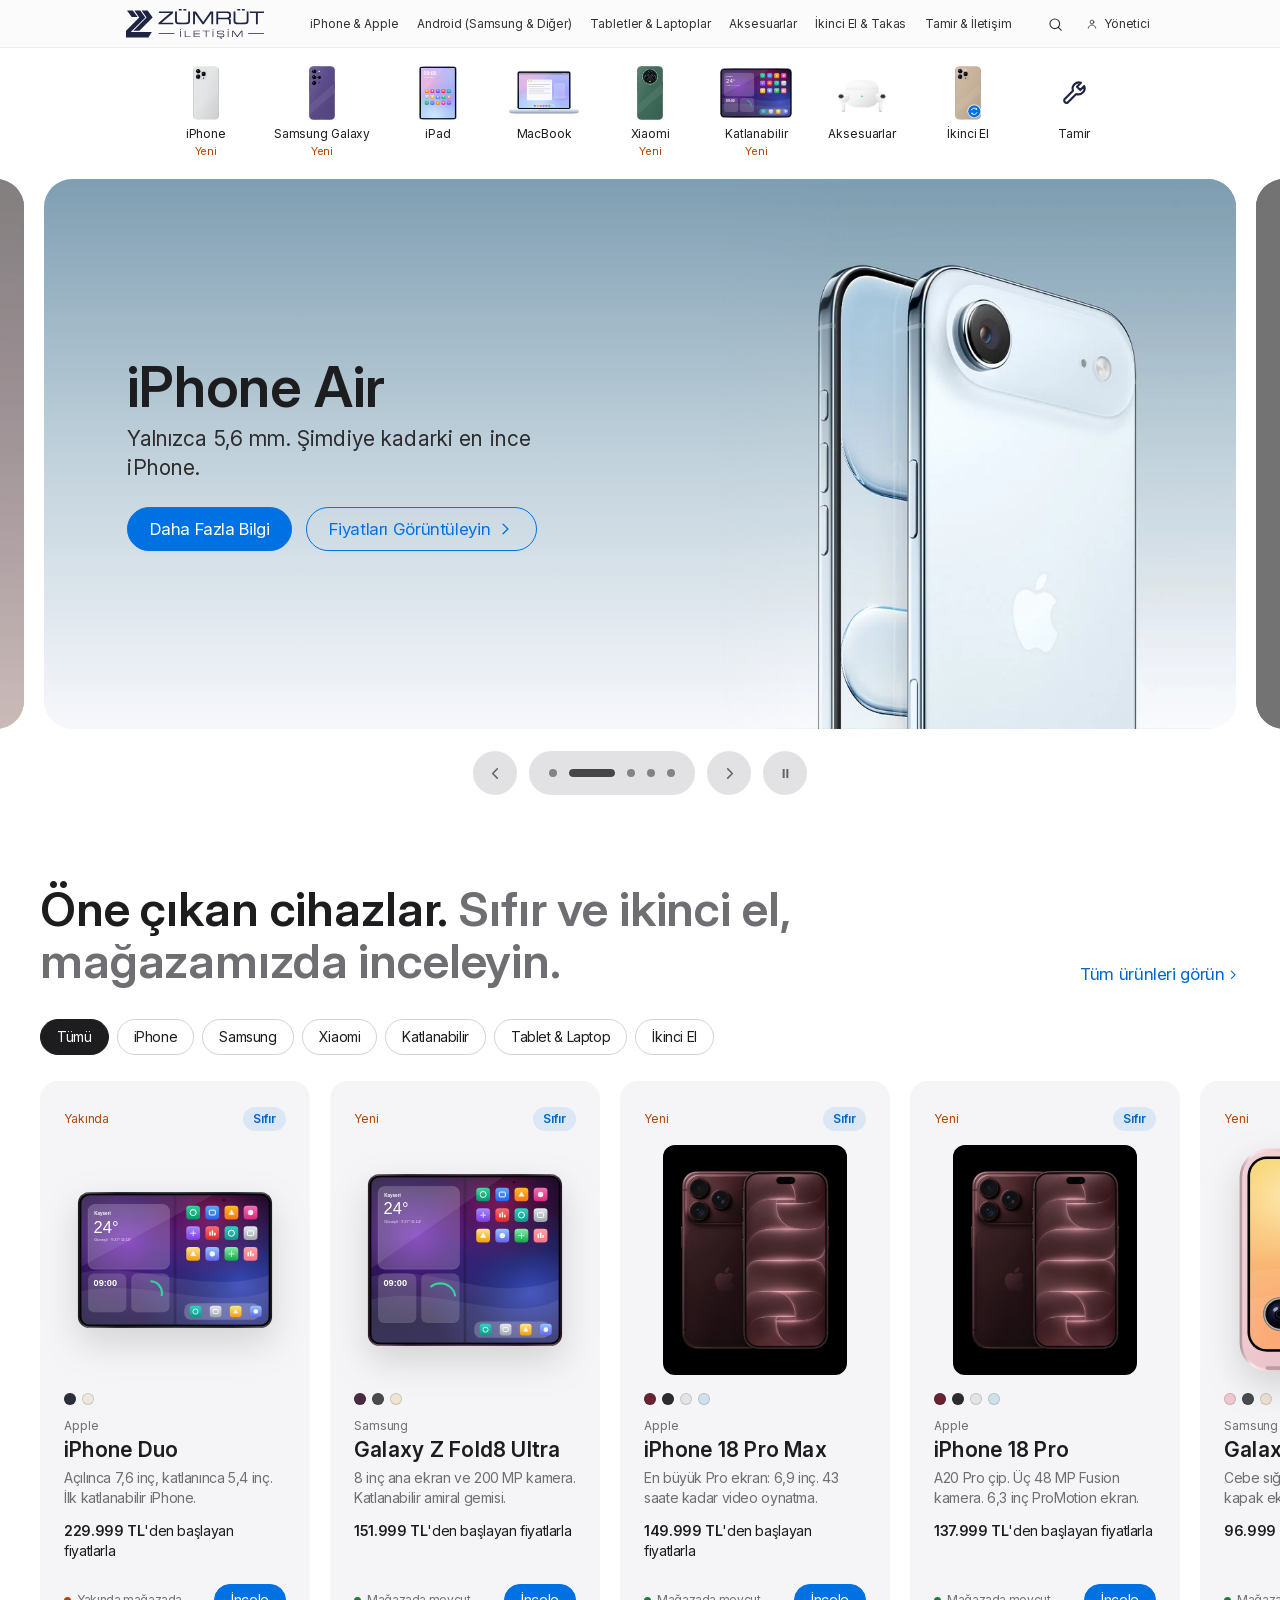
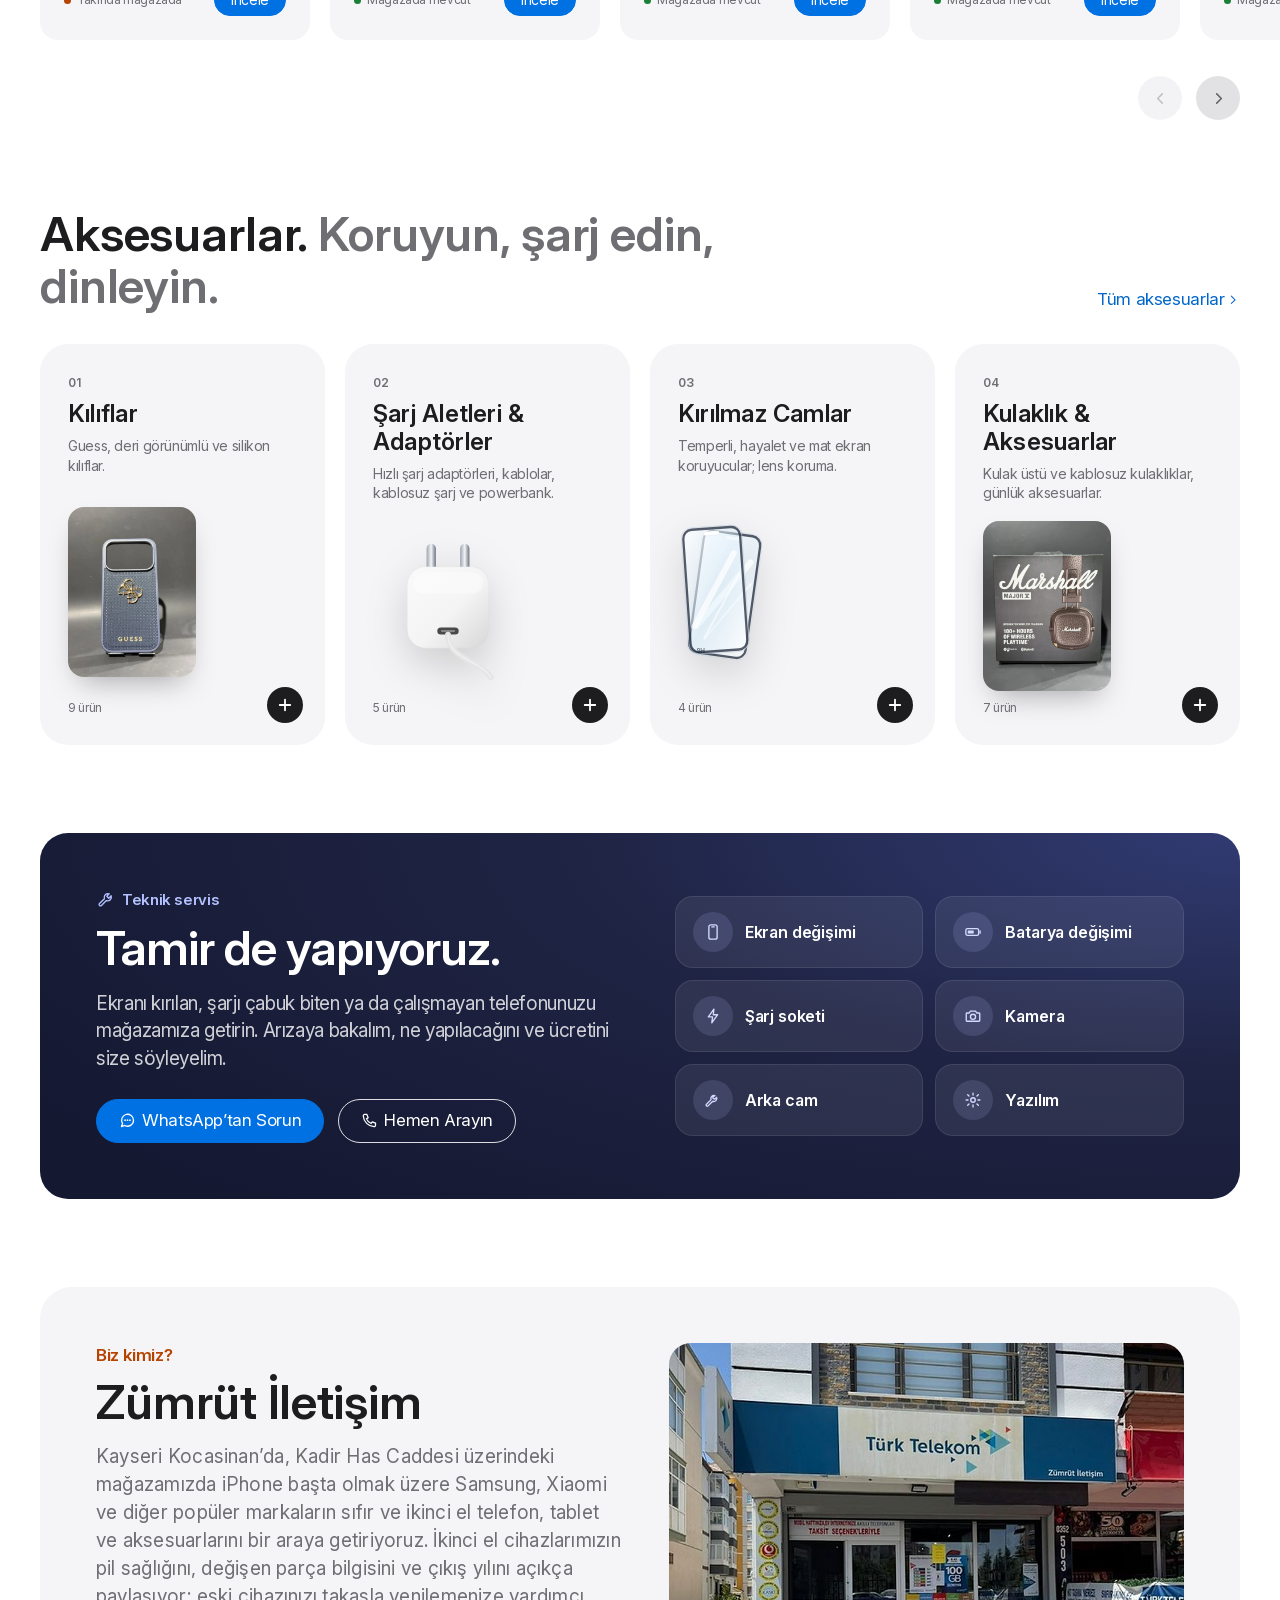
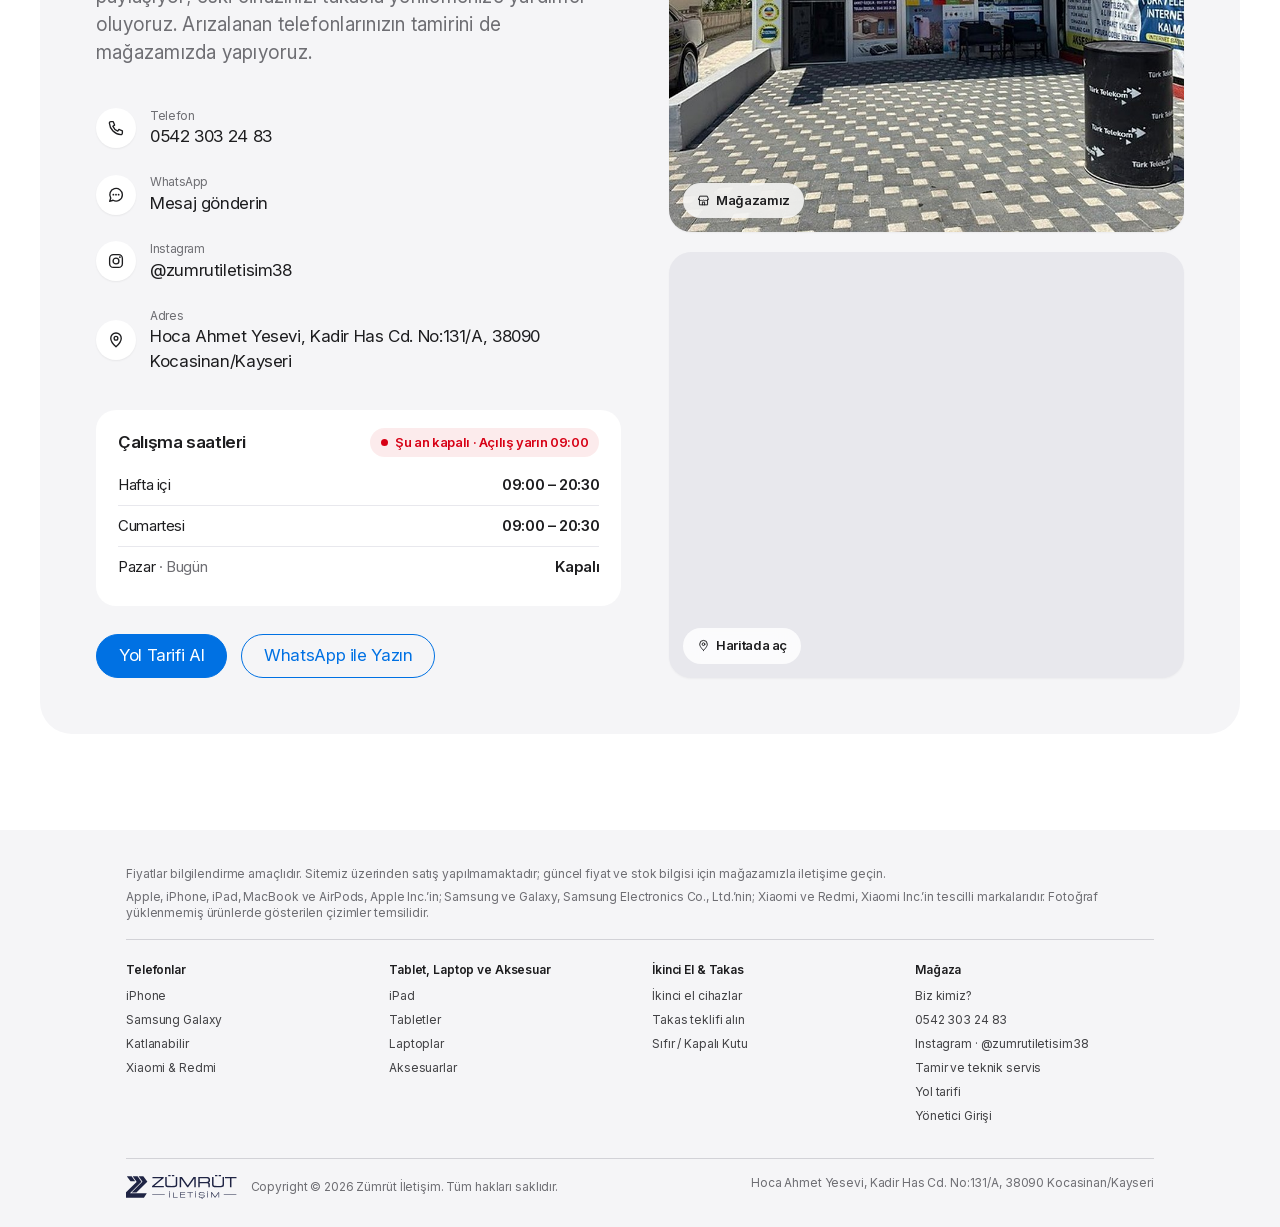
==== commit c7181694: "Add files via upload" ====
--- a/index.html
+++ b/index.html
@@ -4,7 +4,7 @@
   <meta charset="utf-8">
   <meta name="viewport" content="width=device-width, initial-scale=1, viewport-fit=cover">
   <title>Zümrüt İletişim · iPhone, Samsung, Xiaomi, Tablet ve Aksesuar · Kayseri</title>
-  <meta name="description" content="Zümrüt İletişim, Kayseri Kocasinan'da sıfır ve ikinci el iPhone, Samsung Galaxy, Xiaomi telefonlar, tabletler, laptoplar ve aksesuarlar. Pil sağlığı ve değişen parça bilgisi açık ikinci el cihazlar, takas imkânı.">
+  <meta name="description" content="Zümrüt İletişim, Kayseri Kocasinan'da sıfır ve ikinci el iPhone, Samsung Galaxy, Xiaomi telefonlar, tabletler, laptoplar ve aksesuarlar. Pil sağlığı ve değişen parça bilgisi açık ikinci el cihazlar, takas imkânı ve telefon tamiri.">
   <meta name="theme-color" content="#ffffff">
   <link rel="icon" href="favicon.svg" type="image/svg+xml">
   <link rel="apple-touch-icon" href="assets/img/apple-touch-icon.png">
@@ -12,7 +12,7 @@
   <meta property="og:locale" content="tr_TR">
   <meta property="og:site_name" content="Zümrüt İletişim">
   <meta property="og:title" content="Zümrüt İletişim · Telefon, Tablet ve Aksesuar · Kayseri">
-  <meta property="og:description" content="Sıfır ve ikinci el iPhone, Samsung, Xiaomi; tabletler, laptoplar ve aksesuarlar. Kadir Has Cd. No:131/A, Kocasinan/Kayseri.">
+  <meta property="og:description" content="Sıfır ve ikinci el iPhone, Samsung, Xiaomi; tabletler, laptoplar, aksesuarlar ve telefon tamiri. Kadir Has Cd. No:131/A, Kocasinan/Kayseri.">
   <meta property="og:image" content="assets/img/og-kapak.jpg">
   <meta name="twitter:card" content="summary_large_image">
   <link rel="preload" href="assets/fonts/InterVariable-latin.woff" as="font" type="font/woff" crossorigin>
@@ -25,7 +25,7 @@
   <a class="zi-atla" href="#icerik">İçeriğe geç</a>
 
   <header id="zi-nav" class="zi-nav">
-    <div class="zi-nav__ic"><a class="zi-marka" href="index.html"><span>Zümrüt İletişim</span></a></div>
+    <div class="zi-nav__ic"><a class="zi-marka" href="index.html"><img class="zi-logo" src="assets/img/logo.svg" alt="Zümrüt İletişim" width="138" height="30"></a></div>
   </header>
 
   <main id="icerik">
@@ -70,6 +70,9 @@
         </div>
       </div>
     </section>
+
+    <!-- Tamir ve teknik servis -->
+    <section class="zi-bolum zi-tamir" id="tamir" aria-labelledby="tamir-baslik" hidden></section>
 
     <!-- Biz kimiz, dükkan ve harita -->
     <section class="zi-bolum" id="iletisim" aria-labelledby="hakkimizda-baslik">
--- a/assets/css/site.css
+++ b/assets/css/site.css
@@ -31,6 +31,7 @@
   --zi-ease: cubic-bezier(0.28, 0.11, 0.32, 1);
   --zi-ease-2: cubic-bezier(0.4, 0, 0.6, 1);
   --zi-nav-h: 48px;
+  --zi-lacivert: #1f2444;
   --zi-kap: 1200px;
   --zi-kenar: 22px;
   --zi-r-xl: 28px;
@@ -142,8 +143,9 @@
 .zi-nav::after { content: ""; position: absolute; left: 0; right: 0; bottom: 0; height: 1px; background: rgba(0, 0, 0, 0.06); opacity: 1; transition: opacity .3s; }
 .zi-nav.zi-nav--acik::after { opacity: 0; }
 .zi-nav__ic { max-width: 1072px; height: 100%; margin: 0 auto; padding: 0 22px; display: flex; align-items: center; gap: 10px; }
-.zi-marka { display: inline-flex; align-items: center; gap: 8px; color: var(--zi-metin); font-family: var(--zi-font); font-size: 17px; font-weight: 600; letter-spacing: -0.02em; white-space: nowrap; height: 100%; }
-.zi-marka:hover { text-decoration: none; color: #000; }
+.zi-marka { display: inline-flex; align-items: center; gap: 8px; color: var(--zi-lacivert); font-family: var(--zi-font); font-size: 17px; font-weight: 600; letter-spacing: -0.02em; white-space: nowrap; height: 100%; flex: none; transition: opacity .2s; }
+.zi-marka:hover { text-decoration: none; opacity: .78; }
+.zi-logo { display: block; height: 30px; width: auto; flex: none; }
 .zi-marka__tas { width: 22px; height: 22px; flex: none; }
 .zi-menu { flex: 1; display: flex; align-items: center; justify-content: space-between; margin: 0 6px 0 28px; height: 100%; }
 .zi-menu__oge { height: 100%; }
@@ -153,6 +155,14 @@
   transition: color .25s var(--zi-ease-2);
 }
 .zi-menu__dugme:hover, .zi-menu__dugme[aria-expanded="true"] { color: #000; text-decoration: none; }
+.zi-menu__kisa { display: none; }
+/* Dar masaüstü / tablet: uzun menü adları kısalır, menü taşmaz */
+@media (max-width: 1100px) {
+  .zi-menu { margin-left: 18px; }
+  .zi-menu__dugme { padding: 0 6px; }
+  .zi-menu__dugme--kisa .zi-menu__uzun { display: none; }
+  .zi-menu__dugme--kisa .zi-menu__kisa { display: inline; }
+}
 .zi-nav__sag { display: flex; align-items: center; height: 100%; margin-left: auto; }
 .zi-nav__ikon {
   width: 40px; height: 100%; display: inline-flex; align-items: center; justify-content: center;
@@ -387,6 +397,40 @@
 /* Sahne: Tek görsel (genel) */
 .zi-sahne-tek { position: absolute; left: 50%; bottom: 4%; width: min(520px, 46%); height: 52%; transform: translateX(-50%); display: flex; align-items: flex-end; justify-content: center; }
 .zi-sahne-tek img { max-height: 100%; max-width: 100%; object-fit: contain; filter: drop-shadow(0 30px 34px rgba(0, 0, 0, .25)); animation: ziSuzul 6s ease-in-out infinite; }
+
+/* Sahne: Fotoğraf (panelden yüklenen vitrin fotoğrafları) */
+.zi-sahne-foto { display: flex; }
+.zi-sahne-foto img { display: block; flex: none; user-select: none; -webkit-user-drag: none; }
+.zi-slayt.aktif .zi-sahne-foto img { animation: ziFotoGir 1.2s var(--zi-ease) both; }
+.zi-slayt.aktif .zi-sahne-foto img + img { animation-delay: .12s; }
+@keyframes ziFotoGir { from { opacity: 0; transform: translateY(14px) scale(1.02); } to { opacity: 1; transform: none; } }
+/* Beyaz zeminli fotoğraflar: sahne slaytın zeminini devralır, fotoğraf onunla çarpılır (beyaz kaybolur) */
+.zi-sahne-foto.karistir { background: inherit; }
+.zi-sahne-foto.karistir img { mix-blend-mode: multiply; -webkit-mask-image: none; mask-image: none; }
+/* Koyu slaytta siyah zeminli fotoğraf: siyah, slaytın zeminine karışır */
+.zi-slayt--koyu .zi-sahne-foto.karistir img { mix-blend-mode: screen; }
+/* Sağda, tam yükseklikte; sol kenarı zemine erir */
+.zi-sahne-foto--sag { justify-content: flex-end; align-items: stretch; padding-left: 40%; }
+.zi-sahne-foto--sag img { height: 100%; width: auto; max-width: 100%; object-fit: cover; object-position: right center;
+  -webkit-mask-image: linear-gradient(90deg, transparent 0, #000 26%); mask-image: linear-gradient(90deg, transparent 0, #000 26%); }
+/* Birden çok ürün fotoğrafı (ör. beyaz zeminli iki telefon) */
+.zi-sahne-foto--sag.coklu { align-items: center; justify-content: center; padding: 0 3% 0 44%; }
+.zi-sahne-foto--sag.coklu img { height: min(80%, 470px); max-width: 56%; object-fit: contain; -webkit-mask-image: none; mask-image: none; }
+.zi-sahne-foto--sag.coklu img + img { margin-left: -5%; }
+/* Altta, ortada (geniş grup fotoğrafları); kenarları zemine erir */
+.zi-sahne-foto--alt { justify-content: center; align-items: flex-end; }
+.zi-sahne-foto--alt img { height: min(calc(100% - 280px), 370px); width: auto; max-width: 84%; object-fit: contain; object-position: center bottom;
+  -webkit-mask-image: linear-gradient(180deg, transparent 0, #000 24%), linear-gradient(90deg, transparent 0, #000 12%, #000 88%, transparent 100%); -webkit-mask-composite: source-in;
+  mask-image: linear-gradient(180deg, transparent 0, #000 24%), linear-gradient(90deg, transparent 0, #000 12%, #000 88%, transparent 100%); mask-composite: intersect; }
+.zi-sahne-foto--alt.coklu img { max-width: 44%; }
+/* Kart: köşeleri yuvarlatılmış fotoğraf */
+.zi-sahne-foto--kart { justify-content: flex-end; align-items: center; padding: 0 5% 0 47%; gap: 16px; }
+.zi-sahne-foto--kart img { width: 100%; max-width: 660px; height: auto; max-height: 80%; object-fit: cover; border-radius: 22px; box-shadow: 0 30px 70px rgba(0, 0, 0, .32); }
+.zi-sahne-foto--kart.coklu img { width: 48%; }
+.zi-slayt--koyu .zi-slayt__metin.sol .zi-slayt__alt { color: rgba(255, 255, 255, .82); }
+.zi-slayt--foto.zi-slayt--acik .zi-slayt__metin .zi-slayt__alt { color: #2c2c2e; }
+.zi-slayt--foto.zi-koyu .zi-btn--cizgi { border-color: rgba(255, 255, 255, .88); color: #fff; }
+.zi-slayt--foto.zi-koyu .zi-btn--cizgi:hover { background: #fff; border-color: #fff; color: var(--zi-metin); }
 
 /* Vitrin kontrolleri */
 .zi-vitrin__kontrol { display: flex; align-items: center; justify-content: center; gap: 12px; margin-top: 22px; }
@@ -489,6 +533,8 @@
 .zi-bento__gorsel { flex: 1; display: flex; align-items: center; justify-content: center; margin: 18px 0 8px; }
 .zi-bento__gorsel img { height: 150px; width: auto; max-width: 100%; object-fit: contain; filter: drop-shadow(0 16px 20px rgba(0, 0, 0, .16)); transition: transform .7s var(--zi-ease); }
 .zi-bento:hover .zi-bento__gorsel img { transform: scale(1.07) rotate(-2deg); }
+.zi-bento__gorsel img.foto { height: 170px; aspect-ratio: 3 / 4; object-fit: cover; border-radius: 16px; filter: none; box-shadow: 0 14px 30px -12px rgba(0, 0, 0, .35); }
+.zi-bento:hover .zi-bento__gorsel img.foto { transform: scale(1.04); }
 .zi-bento__arti {
   position: absolute; right: 22px; bottom: 22px; width: 36px; height: 36px; border-radius: 50%;
   display: flex; align-items: center; justify-content: center; background: var(--zi-metin); color: #fff; font-size: 18px;
@@ -529,7 +575,7 @@
 .zi-iletisim-liste small { display: block; font-size: 12px; color: var(--zi-metin-2); }
 .zi-ikon-daire { width: 40px; height: 40px; flex: none; border-radius: 50%; background: #fff; display: flex; align-items: center; justify-content: center; font-size: 18px; color: var(--zi-metin); box-shadow: 0 1px 2px rgba(0, 0, 0, .06); }
 .zi-saatler { margin-top: 26px; background: #fff; border-radius: 20px; padding: 18px 22px; }
-.zi-saatler__ust { display: flex; align-items: center; justify-content: space-between; gap: 12px; margin-bottom: 8px; }
+.zi-saatler__ust { display: flex; align-items: center; justify-content: space-between; flex-wrap: wrap; gap: 8px 12px; margin-bottom: 8px; }
 .zi-saatler__ust h3 { font-size: 17px; font-weight: 600; }
 .zi-saat-satir { display: flex; justify-content: space-between; gap: 16px; padding: 9px 0; border-top: 1px solid var(--zi-gri-2); font-size: 15px; }
 .zi-saat-satir:first-of-type { border-top: 0; }
@@ -584,6 +630,8 @@
 .zi-alt a:hover { color: var(--zi-metin); }
 .zi-alt__son { display: flex; flex-wrap: wrap; justify-content: space-between; gap: 10px; padding-top: 16px; border-top: 1px solid var(--zi-gri-3); }
 .zi-alt__son nav { display: flex; gap: 16px; flex-wrap: wrap; }
+.zi-alt__marka { display: inline-flex; align-items: center; gap: 14px; flex-wrap: wrap; }
+.zi-logo--alt { height: 24px; color: var(--zi-lacivert); }
 
 /* =========================================================================
    ÜRÜN DETAY SAYFASI
@@ -617,6 +665,10 @@
 }
 .zi-galeri__sahne > img { position: absolute; inset: 9%; width: 82%; height: 82%; object-fit: contain; opacity: 0; transform: scale(.97); transition: opacity .5s var(--zi-ease), transform .7s var(--zi-ease); filter: drop-shadow(0 26px 30px rgba(0, 0, 0, .18)); }
 .zi-galeri__sahne > img.foto { inset: 0; width: 100%; height: 100%; object-fit: cover; filter: none; }
+/* Fotoğraflı ürünlerde sahne dikey (4:5): telefon ve kılıf fotoğrafları kırpılmadan görünür */
+.zi-galeri__sahne.foto-modu { aspect-ratio: 4 / 5; }
+.zi-galeri__durum .zi-rozet, .zi-galeri__marka { box-shadow: 0 1px 3px rgba(0, 0, 0, .14); }
+.zi-galeri__sahne.foto-modu .zi-galeri__durum .zi-rozet { background: rgba(255, 255, 255, .92); -webkit-backdrop-filter: blur(10px); backdrop-filter: blur(10px); }
 .zi-galeri__sahne > img.aktif { opacity: 1; transform: none; }
 .zi-galeri__marka {
   position: absolute; left: 18px; top: 18px; z-index: 2; display: inline-flex; align-items: center; gap: 8px;
@@ -625,8 +677,17 @@
 }
 .zi-galeri__marka i { width: 8px; height: 8px; border-radius: 50%; background: var(--marka-renk, #1d1d1f); }
 .zi-galeri__durum { position: absolute; right: 18px; top: 18px; z-index: 2; }
+.zi-galeri__not {
+  position: absolute; left: 50%; bottom: 16px; z-index: 2; transform: translateX(-50%); max-width: calc(100% - 32px);
+  padding: 7px 14px; border-radius: 980px; background: rgba(255, 255, 255, .88); -webkit-backdrop-filter: blur(10px); backdrop-filter: blur(10px);
+  font-size: 13px; font-weight: 500; letter-spacing: -0.01em; color: var(--zi-metin); box-shadow: 0 1px 3px rgba(0, 0, 0, .12);
+  white-space: nowrap; overflow: hidden; text-overflow: ellipsis; pointer-events: none;
+}
+.zi-galeri__not[hidden] { display: none; }
 .zi-galeri__ok { position: absolute; top: 50%; z-index: 2; transform: translateY(-50%); opacity: 0; transition: opacity .3s, background-color .25s; }
 .zi-galeri__sahne:hover .zi-galeri__ok, .zi-galeri__ok:focus-visible { opacity: 1; }
+/* Basılıyken ok aşağı kaymasın (yoksa üst yarısına tıklayınca geçiş çalışmıyor) */
+.zi-galeri__ok:active { transform: translateY(-50%) scale(.94); }
 .zi-galeri__ok--sol { left: 14px; }
 .zi-galeri__ok--sag { right: 14px; }
 .zi-galeri__kucukler { display: flex; gap: 10px; margin-top: 14px; overflow-x: auto; padding: 2px; scrollbar-width: none; }
@@ -750,7 +811,7 @@
 @media (max-width: 1068px) {
   .zi-bento-izgara { grid-template-columns: repeat(2, minmax(0, 1fr)); }
   .zi-akordeon__izgara { grid-template-columns: repeat(2, minmax(0, 1fr)); }
-  .zi-hakkimizda { grid-template-columns: 1fr; padding: 44px; }
+  .zi-hakkimizda { grid-template-columns: minmax(0, 1fr); padding: 44px; }
   .zi-medya { grid-template-rows: none; grid-template-columns: 1fr 1fr; }
   .zi-medya__kutu { min-height: 320px; }
   .zi-urun__izgara { gap: 40px; }
@@ -771,6 +832,14 @@
   .zi-sahne-yelpaze img:nth-child(2) { left: 35%; }
   .zi-sahne-yelpaze img:nth-child(3) { left: 60%; }
   .zi-sahne-tek { width: 60%; height: 50%; }
+  .zi-sahne-foto--sag { padding: 0; justify-content: center; align-items: flex-end; }
+  .zi-sahne-foto--sag img { height: 58%; max-width: 92%;
+    -webkit-mask-image: linear-gradient(180deg, transparent 0, #000 24%), linear-gradient(90deg, transparent 0, #000 16%, #000 84%, transparent 100%); -webkit-mask-composite: source-in;
+    mask-image: linear-gradient(180deg, transparent 0, #000 24%), linear-gradient(90deg, transparent 0, #000 16%, #000 84%, transparent 100%); mask-composite: intersect; }
+  .zi-sahne-foto--sag.coklu { padding: 0 4% 5%; align-items: flex-end; }
+  .zi-sahne-foto--sag.coklu img { height: min(50%, 360px); max-width: 48%; }
+  .zi-sahne-foto--kart { padding: 0 6% 6%; justify-content: center; align-items: flex-end; }
+  .zi-sahne-foto--kart img { width: min(600px, 100%); max-height: 50%; }
 }
 
 @media (max-width: 833px) {
@@ -805,6 +874,11 @@
   .zi-cip-yuzen--2 { right: 0; top: 22%; }
   .zi-cip-yuzen--3 { left: 8%; bottom: 6%; }
   .zi-sahne-tek { width: 86%; height: 48%; }
+  .zi-sahne-foto--sag img { height: 54%; }
+  .zi-sahne-foto--sag.coklu img { height: min(46%, 300px); max-width: 50%; }
+  .zi-sahne-foto--alt img { height: auto; width: 100%; max-width: 100%; max-height: 50%; }
+  .zi-sahne-foto--kart { padding: 0 4% 5%; }
+  .zi-sahne-foto--kart img { border-radius: 16px; max-height: 46%; }
   .zi-vitrin__kontrol { gap: 10px; margin-top: 18px; }
   .zi-noktalar { padding: 0 16px; }
 
@@ -872,8 +946,8 @@
    ========================================================================= */
 .zi-giris { min-height: calc(100vh - var(--zi-nav-h)); display: flex; align-items: center; justify-content: center; padding: 56px 16px 80px; background: radial-gradient(1200px 500px at 50% -10%, #f5f5f7, #fff 70%); }
 .zi-giris__kutu { width: 100%; max-width: 440px; text-align: center; animation: ziSayfaGiris .8s var(--zi-ease) both; }
-.zi-giris__tas { width: 72px; height: 72px; margin: 0 auto 22px; border-radius: 22px; background: #fff; display: flex; align-items: center; justify-content: center; box-shadow: 0 12px 30px rgba(5, 96, 63, .18), inset 0 0 0 1px rgba(0, 0, 0, .04); }
-.zi-giris__tas .zi-marka__tas { width: 42px; height: 42px; }
+.zi-giris__tas { display: flex; justify-content: center; margin: 0 auto 30px; color: var(--zi-lacivert); }
+.zi-giris__tas .zi-logo { height: 52px; }
 .zi-giris h1 { font-family: var(--zi-font); font-size: 40px; line-height: 1.1; font-weight: 600; letter-spacing: -0.003em; }
 .zi-giris__alt { font-size: 17px; color: var(--zi-metin-2); margin: 10px 0 32px; }
 .zi-giris form { background: #fff; border-radius: 22px; padding: 26px; box-shadow: 0 1px 2px rgba(0, 0, 0, .04), 0 18px 50px -20px rgba(0, 0, 0, .18); text-align: left; }
@@ -898,3 +972,38 @@
 .zi-giris__not .zi-ikon { font-size: 16px; flex: none; margin-top: 1px; }
 .zi-titre { animation: ziTitre .45s cubic-bezier(.36, .07, .19, .97) both; }
 @keyframes ziTitre { 10%, 90% { transform: translateX(-2px); } 20%, 80% { transform: translateX(4px); } 30%, 50%, 70% { transform: translateX(-7px); } 40%, 60% { transform: translateX(7px); } }
+
+/* ---------- Tamir ve teknik servis (ana sayfa) ---------- */
+.zi-altnav__gorsel--ikon { align-items: center; }
+.zi-altnav__gorsel--ikon .zi-ikon { width: 30px; height: 30px; color: var(--zi-lacivert); stroke-width: 1.7; transition: transform .4s var(--zi-ease); }
+.zi-altnav__oge:hover .zi-altnav__gorsel--ikon .zi-ikon { transform: translateY(-3px) rotate(-8deg); }
+.zi-tamir[hidden] { display: none; }
+.zi-tamir__kart {
+  display: grid; grid-template-columns: minmax(0, 1.05fr) minmax(0, 1fr); gap: 44px; align-items: center;
+  padding: 56px; border-radius: var(--zi-r-xl); color: #fff; overflow: hidden;
+  background: radial-gradient(120% 140% at 100% 0%, #313b72 0%, #1f2444 46%, #141831 100%);
+}
+.zi-tamir__etiket { display: inline-flex; align-items: center; gap: 8px; margin: 0 0 12px; font-size: 15px; font-weight: 600; color: #b4c1ff; }
+.zi-tamir__etiket .zi-ikon { font-size: 18px; }
+.zi-tamir__kart h2 { margin: 0; font-family: var(--zi-font); font-size: clamp(32px, 4.2vw, 48px); line-height: 1.06; font-weight: 600; letter-spacing: -0.02em; color: #fff; }
+.zi-tamir__aciklama { max-width: 520px; margin: 16px 0 26px; font-size: 19px; line-height: 1.45; color: rgba(255, 255, 255, .8); }
+.zi-tamir__kart .zi-btn .zi-ikon { font-size: 17px; }
+.zi-tamir__kart .zi-btn--cizgi { border-color: rgba(255, 255, 255, .85); color: #fff; }
+.zi-tamir__kart .zi-btn--cizgi:hover { background: #fff; border-color: #fff; color: var(--zi-metin); }
+.zi-tamir__hizmetler { list-style: none; margin: 0; padding: 0; display: grid; grid-template-columns: repeat(2, minmax(0, 1fr)); gap: 12px; }
+.zi-tamir__hizmetler li {
+  display: flex; align-items: center; gap: 12px; min-width: 0; padding: 16px 18px; border-radius: 18px;
+  background: rgba(255, 255, 255, .07); box-shadow: inset 0 0 0 1px rgba(255, 255, 255, .09);
+  font-size: 16px; font-weight: 600; letter-spacing: -0.01em; line-height: 1.25;
+}
+.zi-tamir__hizmetler .zi-ikon-daire { background: rgba(180, 193, 255, .14); color: #d3dbff; box-shadow: none; }
+@media (max-width: 1068px) {
+  .zi-tamir__kart { padding: 44px 36px; gap: 32px; }
+}
+@media (max-width: 833px) {
+  .zi-tamir__kart { grid-template-columns: 1fr; padding: 34px 22px 24px; gap: 26px; border-radius: 24px; }
+  .zi-tamir__aciklama { font-size: 17px; margin-bottom: 22px; }
+  .zi-tamir__hizmetler { gap: 10px; }
+  .zi-tamir__hizmetler li { padding: 12px; gap: 10px; font-size: 14px; }
+  .zi-tamir__hizmetler .zi-ikon-daire { width: 34px; height: 34px; font-size: 16px; }
+}
